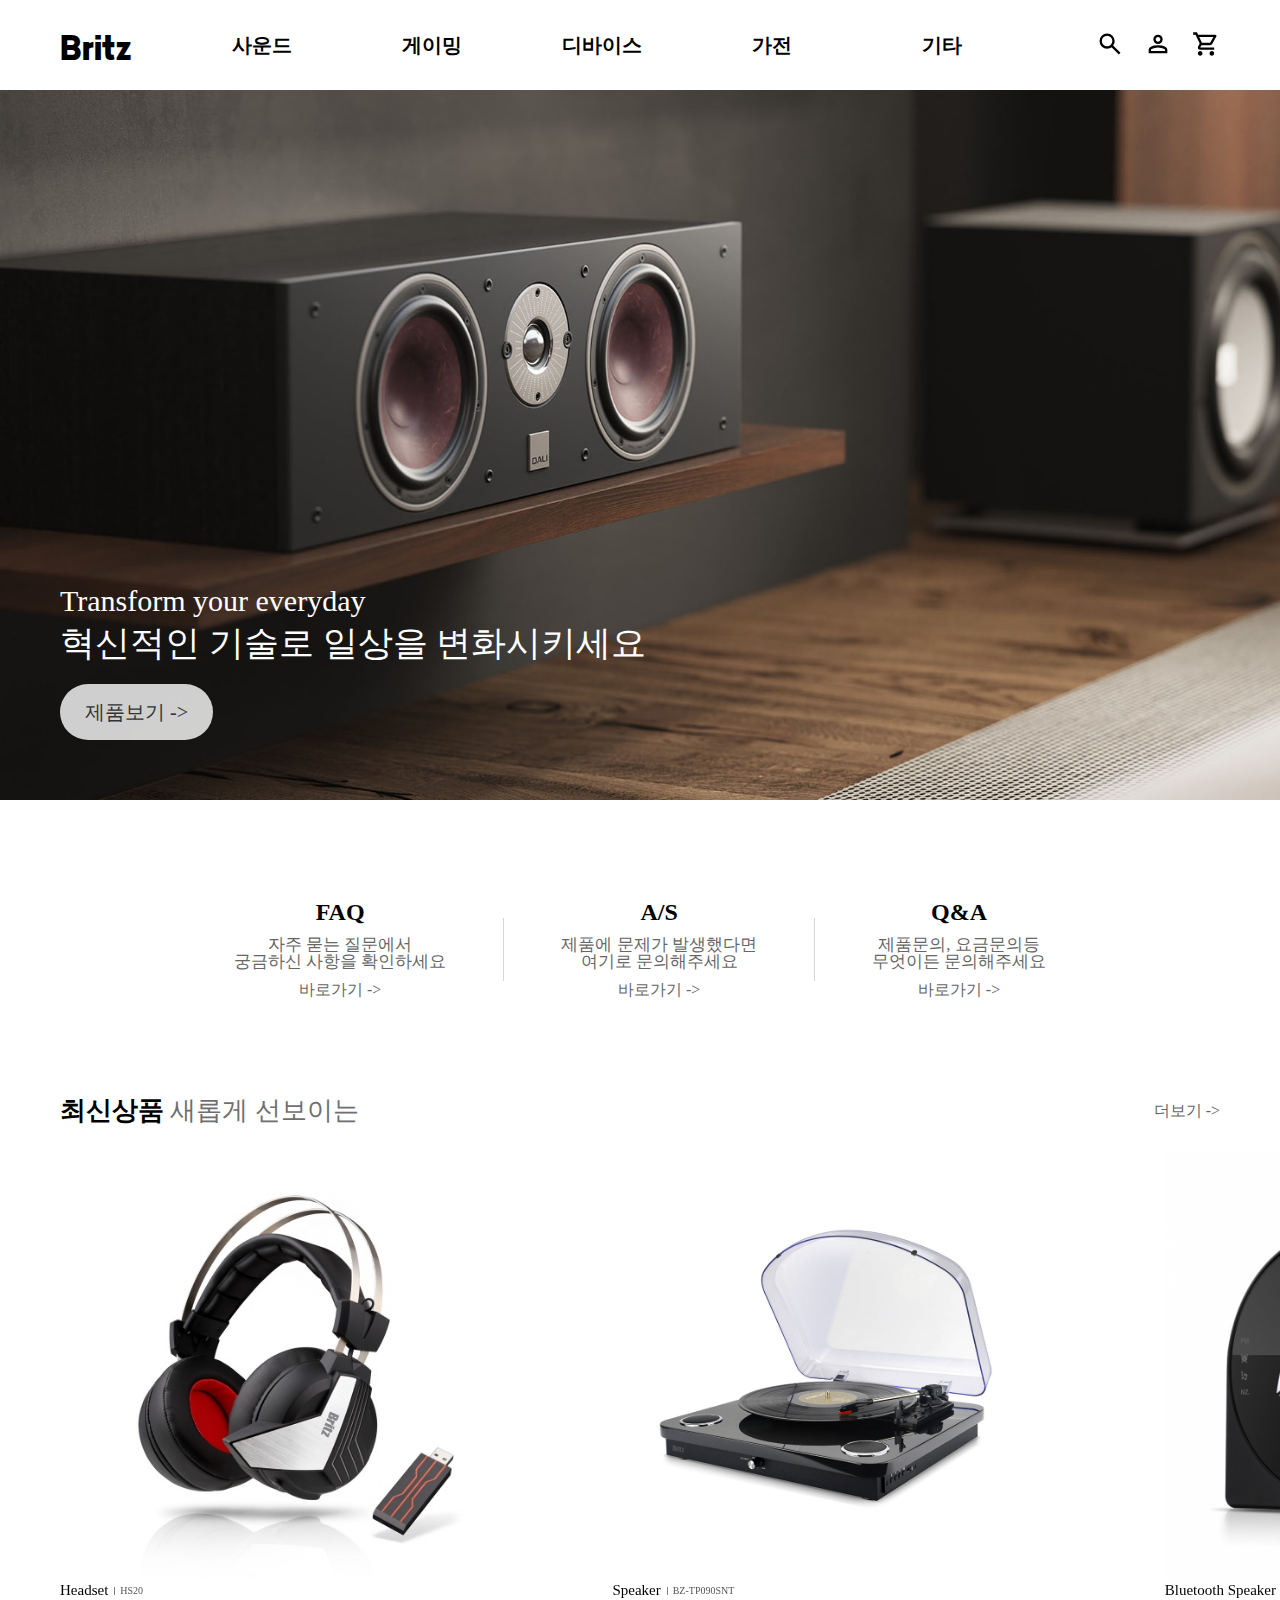
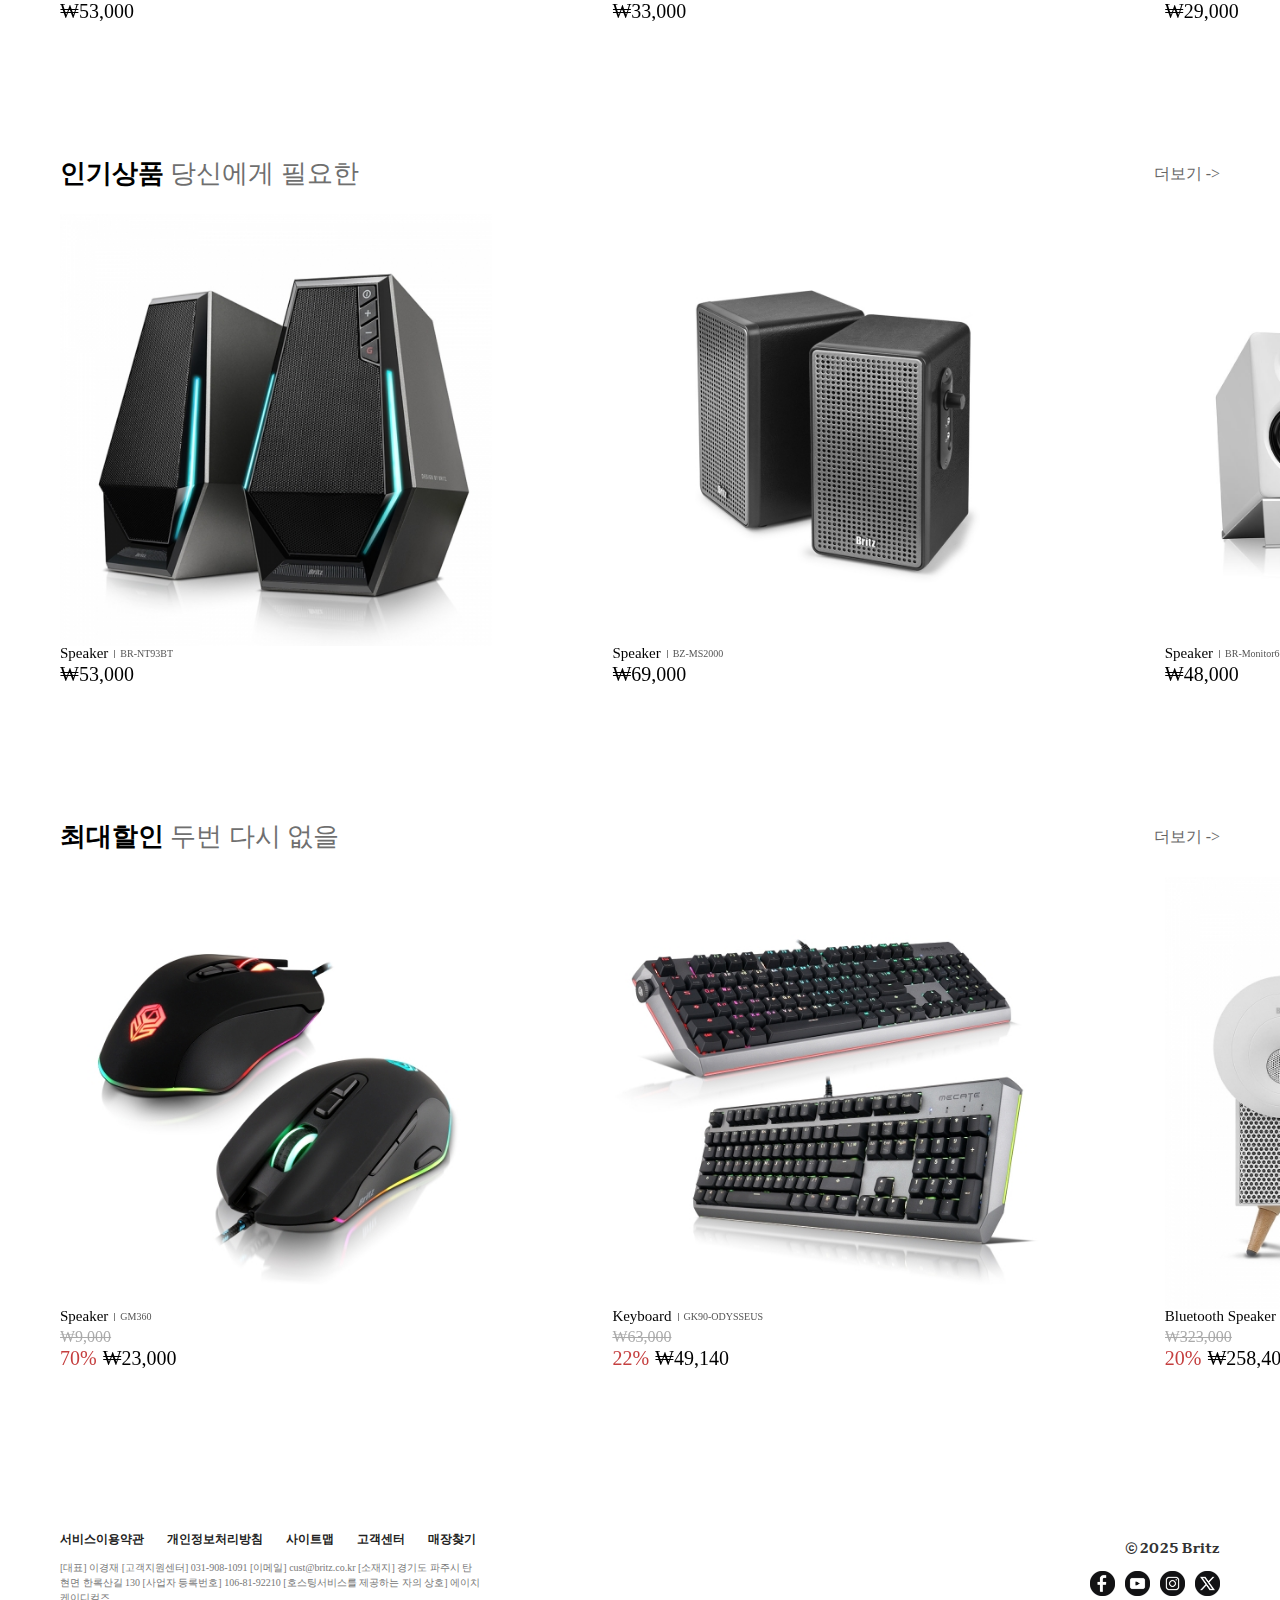
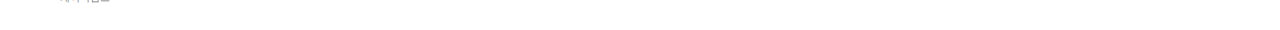
==== index.html @ d2f99da4 "Add files via upload" ====
<!DOCTYPE html>
<html lang="ko">

<head>
    <meta charset="UTF-8">
    <meta name="viewport" content="width=device-width, initial-scale=1.0">
    <title>Britz</title>
    
    <!-- 컨텐츠 js css -->
    <link rel="stylesheet" href="css/style.css">
    <link rel="stylesheet" href="css/tablet.css">
    <script src="js/script.js" defer></script>

    <!-- 스와이퍼 슬라이드 -->
    <script src="https://cdn.jsdelivr.net/npm/swiper@11/swiper-bundle.min.js"></script>
    <link rel="stylesheet" href="https://cdn.jsdelivr.net/npm/swiper@11/swiper-bundle.min.css" />

    <script>
        window.onload = () => {
            var swiper = new Swiper(".mainSwiper", {
            slidesPerView: 0,
            spaceBetween: 0,

            breakpoints: {
                0: {
                slidesPerView: 1.1,
                spaceBetween: 0,
                },
                540: {
                slidesPerView: 1.01,
                spaceBetween: 0,
                },
                600: {
                slidesPerView: 1.1,
                spaceBetween: 0,
                },
                750: {
                slidesPerView: 1.5,
                spaceBetween: 0,
                },
                1000: {
                slidesPerView: 2.1,
                spaceBetween: 0,
                },
                1350: {
                slidesPerView: 2.1,
                spaceBetween: 0,
                },
                1400: {
                slidesPerView: 3.1,
                spaceBetween: 0,
                },
                1700: {
                slidesPerView: 3.1,
                spaceBetween: 0,
                },
                1800: {
                slidesPerView: 4.1,
                spaceBetween: 0,
                },
            },
            });
        };
    </script>

</head>

<body>

    <!---------------------- FIXED 헤더 ------------------------>

    <!----------------- NAV ------------------->

    <header id="header">
        <h1>
            <a href="index.html">
                Britz
            </a>
        </h1>

        <ul class="nav">
            <li><a href="#">사운드</a></li>
            <li><a href="#">게이밍</a></li>
            <li><a href="#">디바이스</a></li>
            <li><a href="#">가전</a></li>
            <li><a href="#">기타</a></li>
        </ul>

        <ul class="util">
            <li>
                <a href="#">
                    <svg xmlns="http://www.w3.org/2000/svg" height="28px" viewBox="0 -960 960 960" width="28px"
                        fill="#fff">
                        <path
                            d="M784-120 532-372q-30 24-69 38t-83 14q-109 0-184.5-75.5T120-580q0-109 75.5-184.5T380-840q109 0 184.5 75.5T640-580q0 44-14 83t-38 69l252 252-56 56ZM380-400q75 0 127.5-52.5T560-580q0-75-52.5-127.5T380-760q-75 0-127.5 52.5T200-580q0 75 52.5 127.5T380-400Z" />
                    </svg>
                </a>
            </li>
            <li>
                <a href="#">
                    <svg xmlns="http://www.w3.org/2000/svg" height="28px" viewBox="0 -960 960 960" width="28px"
                        fill="#fff">
                        <path
                            d="M480-480q-66 0-113-47t-47-113q0-66 47-113t113-47q66 0 113 47t47 113q0 66-47 113t-113 47ZM160-160v-112q0-34 17.5-62.5T224-378q62-31 126-46.5T480-440q66 0 130 15.5T736-378q29 15 46.5 43.5T800-272v112H160Zm80-80h480v-32q0-11-5.5-20T700-306q-54-27-109-40.5T480-360q-56 0-111 13.5T260-306q-9 5-14.5 14t-5.5 20v32Zm240-320q33 0 56.5-23.5T560-640q0-33-23.5-56.5T480-720q-33 0-56.5 23.5T400-640q0 33 23.5 56.5T480-560Zm0-80Zm0 400Z" />
                    </svg>
                </a>
            </li>
            <li>
                <a href="#">
                    <svg xmlns="http://www.w3.org/2000/svg" height="28px" viewBox="0 -960 960 960" width="28px"
                        fill="#fff">
                        <path
                            d="M280-80q-33 0-56.5-23.5T200-160q0-33 23.5-56.5T280-240q33 0 56.5 23.5T360-160q0 33-23.5 56.5T280-80Zm400 0q-33 0-56.5-23.5T600-160q0-33 23.5-56.5T680-240q33 0 56.5 23.5T760-160q0 33-23.5 56.5T680-80ZM246-720l96 200h280l110-200H246Zm-38-80h590q23 0 35 20.5t1 41.5L692-482q-11 20-29.5 31T622-440H324l-44 80h480v80H280q-45 0-68-39.5t-2-78.5l54-98-144-304H40v-80h130l38 80Zm134 280h280-280Z" />
                    </svg>
                </a>
            </li>
            
            <li class="mobile">
                <a href="#">
                    <svg xmlns="http://www.w3.org/2000/svg" height="28px" viewBox="0 -960 960 960" width="28px" fill="#fff">
                        <path d="M120-240v-80h720v80H120Zm0-200v-80h720v80H120Zm0-200v-80h720v80H120Z"/>
                    </svg>
                </a>
            </li>
        </ul>
    </header>

    <!-------------- GNB 드롭다운 ---------------->

    <div id="gnb">
        <div class="wrap">
            <ul class="sound">
                <li>스피커</li>
                <li>블루투스 스피커</li>
                <li>이어폰</li>
                <li>헤드폰/헤드셋</li>
                <li>마이크로폰</li>
            </ul>

            <ul class="gaming">
                <li>스피커</li>
                <li>헤드셋/이어폰</li>
                <li>키보드/마우스</li>
            </ul>

            <ul class="device">
                <li>마우스</li>
                <li>키보드</li>
                <li>LED 램프</li>
                <li>케이블</li>
            </ul>

            <ul class="house">
                <li>공기청정기</li>
                <li>가습기</li>
                <li>선풍기</li>
                <li>제습기</li>
            </ul>

            <ul class="etc">
                <li>MP3/MP4</li>
                <li>충전기</li>
                <li>스피커 스탠드</li>
                <li>가방</li>
                <li>시계</li>
                <li>악세서리 </li>
            </ul>
        </div><!-- wrap -->
    </div>

    <!------------- SEARCH 드롭다운 --------------->

    <div id="search">
        <div class="wrap">
            <div class="item">
                <div class="input">
                    <img src="img/icon/serch_blk.png" alt="검색버튼">
                    <input type="search" placeholder="검색어를 입력하세요">
                </div>

                <a href="#"><img src="img/icon/x_blk.png" alt="닫기버튼"></a>
            </div>

            <ul class="popular-search">
                <li><strong>인기 검색어</strong></li>
                <li><span>1</span>헤드셋</li>
                <li><span>2</span>LED 램프</li>
                <li><span>3</span>스피커</li>
                <li><span>4</span>블루투스 스피커</li>
                <li><span>5</span>선풍기</li>
            </ul>
        </div><!-- wrap -->
    </div>

    <!------------- MAIN VISUAL --------------->

    <div id="main-visual">
        <div class="item">
            <img src="img/full/speaker-1.jpg" alt="메인비주얼">
            <div class="text">
                <h4>Transform your everyday</h4>
                <h3>혁신적인 기술로 일상을 변화시키세요</h3>
                <p>제품보기 -></p>
            </div>
        </div>

        <div class="item">
            <img src="img/full/headset-1.jpg" alt="메인비주얼">
            <div class="text">
                <h4>Durability and technology</h4>
                <h3>내구성과 기술력 두 마리 토끼를 잡다</h3>
                <p>제품보기 -></p>
            </div>
        </div>

        <div class="item">
            <img src="img/full/headset-2.jpg" alt="메인비주얼">
            <div class="text">
                <h4>Perfect sound by your side</h4>
                <h3>당신의 곁에서 완벽한 음질을 선사합니다 </h3>
                <p>제품보기 -></p>
            </div>
        </div>

        <div class="item">
            <img src="img/full/keyboard-1.jpg" alt="메인비주얼">
            <div class="text">
                <h4>Your hands comfortably</h4>
                <h3>당신의 손에 맞는 편안한 키보드</h3>
                <p>제품보기 -></p>
            </div>
        </div>
    </div><!-- main visual -->

    <!-- MAIN -->

    <main id="main">

        <!---------- 섹션 1 ---------->

        <section id="section-01">
            <div class="wrap">
                <div class="item">
                    <h3>FAQ</h3>
                    <p>자주 묻는 질문에서<br />
                        궁금하신 사항을 확인하세요</p>
                    <p>바로가기 -></p>
                </div>
        
                <div class="vertical-line"></div>
        
                <div class="item">
                    <h3>A/S</h3>
                    <p>제품에 문제가 발생했다면<br />
                        여기로 문의해주세요</p>
                    <p>바로가기 -></p>
                </div>
        
                <div class="vertical-line"></div>
        
                <div class="item">
                    <h3>Q&A</h3>
                    <p>제품문의, 요금문의등<br />
                        무엇이든 문의해주세요</p>
                    <p>바로가기 -></p>
                </div>
            </div>
        </section><!-- 1 -->
        

        <!---------- 섹션 2 ---------->

        <section id="section-02">
            <div class="title">
                <h3>최신상품<span>새롭게 선보이는</span></h3>
                <p>더보기 -></p>
            </div>
            <!-- Swiper -->
            <!-- mainSwiper + swiper = ovflow hidden -->
            <div class="mainSwiper">
                <div class="swiper-wrapper">
                    <div class="swiper-slide">
                        <img src="img/product/HS20.jpg" alt="">

                        <div class="sub-text">
                            <p>Headset</p>
                            <p>HS20</p>
                        </div>

                        <h3 class="price">₩53,000</h3>
                    </div>
                    <div class="swiper-slide">
                        <img src="img/product/BZ-TP090SNT.jpg" alt="">

                        <div class="sub-text">
                            <p>Speaker</p>
                            <p>BZ-TP090SNT</p>
                        </div>

                        <h3 class="price">₩33,000</h3>
                    </div>
                    <div class="swiper-slide">
                        <img src="img/product/BA-MRK50.jpg" alt="">

                        <div class="sub-text">
                            <p>Bluetooth Speaker</p>
                            <p>BA-MRK50</p>
                        </div>

                        <h3 class="price">₩29,000</h3>
                    </div>
                    <div class="swiper-slide">
                        <img src="img/product/BZ-NS10BT.jpg" alt="">

                        <div class="sub-text">
                            <p>Speaker</p>
                            <p>BZ-NS10BT</p>
                        </div>

                        <h3 class="price">₩133,000</h3>
                    </div>
                    <div class="swiper-slide">
                        <img src="img/product/BR-1300BT.jpg" alt="">

                        <div class="sub-text">
                            <p>Speaker</p>
                            <p>BR-1300BT</p>
                        </div>

                        <h3 class="price">₩98,000</h3>
                    </div>
                    <div class="swiper-slide">
                        <img src="img/product/BR-GS7000.jpg" alt="">

                        <div class="sub-text">
                            <p>Speaker</p>
                            <p>BR-GS7000</p>
                        </div>

                        <h3 class="price">₩93,000</h3>
                    </div>
                    <div class="swiper-slide">
                        <img src="img/product/BR-340FC.jpg" alt="">

                        <div class="sub-text">
                            <p>Speaker</p>
                            <p>BR-340FC</p>
                        </div>

                        <h3 class="price">₩237,000</h3>
                    </div>
                </div>
            </div>
        </section><!-- 2 -->

        <!---------- 섹션 3 ---------->

        <section id="section-03">
            <div class="title">
                <h3>인기상품<span>당신에게 필요한</span></h3>
                <p>더보기 -></p>
            </div>
            <!-- Swiper -->
            <div class="mainSwiper">
                <div class="swiper-wrapper">
                    <div class="swiper-slide">
                        <img src="img/product/BR-NT93BT.jpg" alt="">

                        <div class="sub-text">
                            <p>Speaker</p>
                            <p>BR-NT93BT</p>
                        </div>

                        <h3 class="price">₩53,000</h3>
                    </div>
                    <div class="swiper-slide">
                        <img src="img/product/BZ-MS2000.jpg" alt="">

                        <div class="sub-text">
                            <p>Speaker</p>
                            <p>BZ-MS2000</p>
                        </div>

                        <h3 class="price">₩69,000</h3>
                    </div>
                    <div class="swiper-slide">
                        <img src="img/product/BR-Monitor6.jpg" alt="">

                        <div class="sub-text">
                            <p>Speaker</p>
                            <p>BR-Monitor6</p>
                        </div>

                        <h3 class="price">₩48,000</h3>
                    </div>
                    <div class="swiper-slide">
                        <img src="img/product/BZ-HT400.jpg" alt="">

                        <div class="sub-text">
                            <p>Speaker</p>
                            <p>BZ-HT400</p>
                        </div>

                        <h3 class="price">₩53,000</h3>
                    </div>
                    <div class="swiper-slide">
                        <img src="img/product/BZ-R370.jpg" alt="">

                        <div class="sub-text">
                            <p>Bluetooth Speaker</p>
                            <p>BZ-R370</p>
                        </div>

                        <h3 class="price">₩24,000</h3>
                    </div>
                    <div class="swiper-slide">
                        <img src="img/product/BZ-R931.jpg" alt="">

                        <div class="sub-text">
                            <p>Speaker</p>
                            <p>BZ-R931</p>
                        </div>

                        <h3 class="price">₩25,000</h3>
                    </div>
                    <div class="swiper-slide">
                        <img src="img/product/Unipop3.jpg" alt="">

                        <div class="sub-text">
                            <p>Speaker</p>
                            <p>Unipop3</p>
                        </div>

                        <h3 class="price">₩36,000</h3>
                    </div>
                </div>
            </div>
        </section><!-- 3 -->

        <!---------- 섹션 4 ---------->

        <section id="section-04">
            <div class="title">
                <h3>최대할인<span>두번 다시 없을</span></h3>
                <p>더보기 -></p>
            </div>
            <!-- Swiper -->
            <div class="mainSwiper">
                <div class="swiper-wrapper">
                    <div class="swiper-slide">
                        <img src="img/product/GM360.jpg" alt="">

                        <div class="sub-text">
                            <p>Speaker</p>
                            <p>GM360</p>
                        </div>
                        
                        <p class="base">₩9,000</p>
                        <h3 class="price"><span>70%</span>₩23,000</h3>
                    </div>
                    <div class="swiper-slide">
                        <img src="img/product/GK90-ODYSSEUS.jpg" alt="">

                        <div class="sub-text">
                            <p>Keyboard</p>
                            <p>GK90-ODYSSEUS</p>
                        </div>
                        
                        <p class="base">₩63,000</p>
                        <h3 class="price"><span>22%</span>₩49,140</h3>
                    </div>
                    <div class="swiper-slide">
                        <img src="img/product/Vtube40.jpg" alt="">

                        <div class="sub-text">
                            <p>Bluetooth Speaker</p>
                            <p>Vtube40</p>
                        </div>
                        
                        <p class="base">₩323,000</p>
                        <h3 class="price"><span>20%</span>₩258,400</h3>
                    </div>
                    <div class="swiper-slide">
                        <img src="img/product/BZ-MP3220L.jpg" alt="">

                        <div class="sub-text">
                            <p>Speaker</p>
                            <p>BZ-MP3220L</p>
                        </div>
                        
                        <p class="base">₩50,000</p>
                        <h3 class="price"><span>66%</span>₩17,000</h3>
                    </div>
                    <div class="swiper-slide">
                        <img src="img/product/BZ-T6800-Plus.jpg" alt="">

                        <div class="sub-text">
                            <p>Bluetooth Speaker</p>
                            <p>BZ-T6800-Plus</p>
                        </div>
                        
                        <p class="base">₩90,000</p>
                        <h3 class="price"><span>70%</span>₩54,000</h3>
                    </div>
                    <div class="swiper-slide">
                        <img src="img/product/BE-LED10W.jpg" alt="">

                        <div class="sub-text">
                            <p>Speaker</p>
                            <p>BE-LED10W</p>
                        </div>
                        
                        <p class="base">₩60,000</p>
                        <h3 class="price"><span>30%</span>₩42,000</h3>
                    </div>
                    <div class="swiper-slide">
                        <img src="img/product/LT100R.jpg" alt="">

                        <div class="sub-text">
                            <p>Led Lamp</p>
                            <p>LT100R</p>
                        </div>
                        
                        <p class="base">₩70,000</p>
                        <h3 class="price"><span>50%</span>₩35,000</h3>
                    </div>
                </div>
            </div>
        </section><!-- 4 -->
    </main>

    <footer id="footer">
        <div class="left">
            <ul class="service">
                <li>서비스이용약관</li>
                <li>개인정보처리방침</li>
                <li>사이트맵</li>
                <li>고객센터</li>
                <li>매장찾기</li>
            </ul>

            <p>[대표] 이경재 [고객지원센터] 031-908-1091 [이메일] cust@britz.co.kr [소재지] 경기도 파주시 탄현면 한록산길 130 [사업자 등록번호] 106-81-92210 [호스팅서비스를 제공하는 자의 상호] 에이치케이디컴즈</p>
        </div>

        <div class="right">
            <p>ⓒ 2025 Britz</p>
            <div class="sns">
                <a href="#"><img src="img/logo/facebook.png" alt=""></a>
                <a href="#"><img src="img/logo/youtube.png" alt=""></a>
                <a href="#"><img src="img/logo/instagram.png" alt=""></a>
                <a href="#"><img src="img/logo/twitter.png" alt=""></a>
            </div>
        </div>
    </footer>
</body>

</html>
---- css/style.css ----
@import url(../font/Britz/stylesheet.css);
@import url(../font/Copy/stylesheet.css);

/* --------------------- RESET CSS -------------------- */

body {
    width: 100%;
    overflow-x: hidden;
}

* {
    padding: 0;
    margin: 0;
    box-sizing: border-box;

    font-family: 'Pretendard';

    line-height: 1;

    color: #000;
}

h1,
h2,
h3,
h4,
h5,
h6 {
    white-space: nowrap;
}

img, video {
    vertical-align: top;
}

a {
    text-decoration: none;
    color: inherit;
}

li {
    list-style: none;
}

button {
    all: unset;
    padding: 0;
    border: none;
    cursor: pointer;
    outline: none;
}

input {
    all: unset;
}

input::-ms-clear,
input::-ms-reveal{
	display:none;width:0;height:0;
}
input::-webkit-search-decoration,
input::-webkit-search-cancel-button,
input::-webkit-search-results-button,
input::-webkit-search-results-decoration{
	display:none;
}

/* ----------------- 애니메이션 영역 -------------- */

#header {
    transition: background-color 300ms ease-out, color 300ms ease-out;
}

#header .nav li {
    transition: color 300ms ease-out;
}

#header h1 a {
    transition: color 300ms ease-out;
}

#header .util svg {
    transition: fill 300ms ease-out;
}

#gnb {
    opacity: 0;
    visibility: hidden;
    transition: opacity 300ms ease-out, visibility 300ms ease-out;
}

#gnb.show {
    opacity: 1;
    visibility: visible;
}

#search {
    opacity: 0;
    visibility: hidden;
    transition: opacity 300ms ease-out, visibility 300ms ease-out;
}

#search.show {
    opacity: 1;
    visibility: visible;
}

/* #header가 active 상태일 때 */
#header.active {
    background-color: #fff !important;
    color: #000 !important;
}

/* .nav li가 active 상태일 때 */
#header.active .nav li {
    color: #000 !important;
}

/* h1 a가 active 상태일 때 */
#header.active h1 a {
    color: #000 !important;
}

/* .util svg가 active 상태일 때 */
#header.active .util svg {
    fill: #000 !important;
}

.swiper-slide {
    overflow: hidden;
}

/* ---------------------  FIXED HEADER CSS -------------------- */

/*----------------- NAV -------------------*/

#header {
    width: 100%;
    height: 90px;

    padding: 0 60px;

    position: fixed;
    top: 0;
    left: 0;

    display: flex;
    justify-content: space-between;
    align-items: center;
    
    white-space: nowrap;
    
    z-index: 9999;
}

#header h1 a {
    display: block;
    font-family: 'Britz';
    margin-top: 10px;
    color: #fff;

}

#header .nav {
    display: flex;
    position: absolute;
    left: 47%;
    transform: translateX(-50%);
}

#header .nav li {
    width: 170px;
    line-height: 90px;
    text-align: center;

    font-size: 20px;
    font-weight: 600;

    color: #fff;
}

#header .util {
    display: flex;
    gap: 20px;
}

#header .util li {
    width: 28px;
}

#header .util img {
    width: 100%;
}

#header.active {
    background-color: #fff !important;
}
#header.active .nav li {
    color: #000 !important;
}

#header .util .mobile{
    display: none;
}

/*----------------- GNB 드롭다운 -------------------*/

#gnb {
    border-top: 1px solid rgba(0, 0, 0,0.2);

    position: fixed;

    width: 100%;
    height: 350px;
    background: #fff;

    top: 90px;

    z-index: 5;
}

#gnb .wrap {
    display: flex;
    padding-top: 32px;

    position: absolute;
    top: 0;
    left: 47%;
    transform: translateX(-50%);

}

#gnb ul {
    width: 170px;
}

#gnb ul li {
    width: 100%;
    text-align: center;
    padding-bottom: 25px;

    color: #000;
    font-size: 16px;
    font-weight: 400;
}

#gnb ul li:hover {
    cursor: pointer;
}

/*------------------ SEARCH 드롭다운 --------------------*/

#search {
    border-top: 1px solid rgba(0, 0, 0,0.2);

    width: 100%;
    height: calc(100vh - 90px);
    background: #fff;

    position: fixed;
    top: 90px;

    z-index: 10;
}

#search .wrap {
    width: 600px;
    height: 350px;

    position: absolute;
    top: 50px;
    left: 50%;
    transform: translateX(-50%);
}

#search .item {
    width: 100%;

    display: flex;
    align-items: center;
    justify-content: space-between;

    border-bottom: 2px solid #333;
    padding-bottom: 7px;
    margin-bottom: 35px;
}

#search .input {
    display: flex;
    align-items: center;
    gap: 12px;
}

#search .input input,
#search .input input::placeholder {
    font-size: 16px;
    font-weight: 500;
    color: #333;
}

#search .item img {
    width: 28px;
}

/* 인기 검색어 */

#search .popular-search {
    width: 50%;
    font-size: 16px;
    font-weight: 500;
}

#search .popular-search li {
    color: #333;
    margin-bottom: 12px;
}

#search .popular-search li:last-child {
    margin-bottom: 0;
}

#search .popular-search li span {
    color: #777;
    margin-right: 12px;
}

#search .popular-search li strong {
    display: block;
    font-weight: 600;
    color: #000;
    margin-bottom: 20px;
}

/* ---------------------  FIXED HEADER CSS END -------------------- */

/* ---------------------  MAIN VISUAL -------------------- */

#main-visual {
    position: relative;

    width: 100%;
    height: 800px;

    overflow: hidden;
}

#main-visual .item {
    width: 100%;
    height: 100%;
    
    position: absolute;
    top: 0;
    opacity: 0;

    transition: opacity 2s ease-out; /* 전체 아이템의 opacity 애니메이션 */
}

#main-visual .item:nth-child(1) {
    animation-delay: 0ms;
}

#main-visual .item:nth-child(2) {
    animation-delay: 2000ms;
}

#main-visual .item:nth-child(3) {
    animation-delay: 4000ms;
}

#main-visual .item:nth-child(4) {
    animation-delay: 6000ms;
}

#main-visual .item img {
    width: 100%;
    height: 100%;

    object-fit: cover;
}

#main-visual .text {
    position: absolute;
    bottom: 60px;
    left: 60px;
}

#main-visual .text h4 {
    color: #fff;
    font-weight: 500;
    font-size: 30px;

    margin-bottom: 10px;
}

#main-visual .text h3 {
    color: #fff;
    font-weight: 500;
    font-size: 35px;

    margin-bottom: 23px;
}

#main-visual .text p {
    display: inline-block;

    color: #333;
    font-size: 20px;

    padding: 18px 25px;
    background: rgba(255, 255, 255, 0.8);
    border-radius: 100px;

    transition: opacity 0.2s ease;

    position: relative;
    z-index: 1;
}

#main-visual .text p:hover {
    cursor: pointer;
    opacity: 0.6;
}
/* ---------------------  MAIN -------------------- */

/* ------ 섹션 01 ------ */

#section-01 {
    padding: 100px 0;
    display: flex;
    justify-content: center;
}

#section-01 .wrap {
    display: flex;
    align-items: center;
    gap: 57px;
}

#section-01 .vertical-line {
    width: 1px;
    height: 63px;
    background: #d7d7d7;
}

#section-01 .item {
    text-align: center;
    white-space: nowrap;
}

#section-01 .item h3:nth-child(1),
#section-01 .item p:nth-child(2) {
    margin-bottom: 12px;
}

#section-01 .item h3 {
    font-weight: 600;
    font-size: 24px;
    color: #000;
}

#section-01 .item p:nth-child(2) {
    font-size: 17px;
    color: #666;
}

#section-01 .item p:nth-child(3){
    font-size: 16px;
    color: #666;
}

#section-01 .item:hover p:nth-child(3) {
    color: #000;
}

#section-01 .item:hover {
    cursor: pointer;
}

/* ------ 섹션 02 ------ */

#section-02 {
    padding: 0 60px;
    margin-bottom: 140px;
}

#section-02 .title {
    display: flex;
    align-items: center;
    justify-content: space-between;

    margin-bottom: 27px;
}

#section-02 .title h3 {
    font-size: 26px;
    font-weight: 600;
    color: #000;
}

#section-02 .title span {
    margin-left: 6px;
    font-weight: 500;
    color: #6F6F6F;
}

#section-02 .title p {
    font-size: 16px;
    font-weight: 400;
    color: #666;
}

#section-02 .title p:hover {
    cursor: pointer;
    color: #000;
}

#section-02 .swiper-slide:hover {
    cursor: pointer;
}

#section-02 .swiper-slide img {
    width: 432px;
    height: 432px;
    object-fit: cover;

    transition: 0.2s;
}

#section-02 .swiper-slide img:hover {
    transform: rotate(4.5deg);
}

#section-02 .sub-text {
    display: flex;
    align-items: center;

    font-size: 15px;
    font-weight: 500;
    color: #444;

    margin-bottom: 3px;
}

#section-02 .sub-text p:last-child::before {
    content: '';
    position: absolute;
    left: 0;
    top: 50%;
    transform: translateY(-50%);

    width: 1px;
    height: 8px;
    background-color: #7F7F7F;
} 

#section-02 .sub-text p:last-child {
    font-size: 10px;
    color: #555;

    position: relative;
    display: inline-block;
    padding-left: 6px;
    margin-left: 6px;
}

#section-02 .price {
    font-size: 20px;
    font-weight: 500;
    color: #000;
    
    transition: 0.2s;
}

#section-02 .swiper-slide:hover .price {
    color: #C53F3F;
}

/* ------ 섹션 03 ------ */

#section-03 {
    padding: 0 60px;
    margin-bottom: 140px;
}

#section-03 .title {
    display: flex;
    align-items: center;
    justify-content: space-between;

    margin-bottom: 27px;
}

#section-03 .title h3 {
    font-size: 26px;
    font-weight: 600;
    color: #000;
}

#section-03 .title span {
    margin-left: 6px;
    font-weight: 500;
    color: #6F6F6F;
}

#section-03 .title p {
    font-size: 16px;
    font-weight: 400;
    color: #666;
}

#section-03 .title p:hover {
    cursor: pointer;
    color: #000;
}

#section-03 .swiper-slide:hover {
    cursor: pointer;
}

#section-03 .swiper-slide img {
    width: 432px;
    height: 432px;
    object-fit: cover;
    transition: 0.2s;
}

#section-03 .swiper-slide img:hover {
    transform: rotate(4.5deg);
}

#section-03 .sub-text {
    display: flex;
    align-items: center;

    font-size: 15px;
    font-weight: 500;
    color: #444;

    margin-bottom: 3px;
}

#section-03 .sub-text p:last-child::before {
    content: '';

    position: absolute;
    left: 0;
    top: 50%;
    transform: translateY(-50%);

    width: 1px;
    height: 8px;
    background-color: #7F7F7F;
} 

#section-03 .sub-text p:last-child {
    font-size: 10px;
    color: #555;

    position: relative;
    display: inline-block;
    padding-left: 6px;
    margin-left: 6px;
}

#section-03 .price {
    font-size: 20px;
    font-weight: 500;
    color: #000;
    
    transition: 0.2s;
}

#section-03 .swiper-slide:hover .price {
    color: #C53F3F;
}

/* ------ 섹션 04 ------ */

#section-04 {
    padding: 0 60px;
    margin-bottom: 140px;
}

#section-04 .title {
    display: flex;
    align-items: center;
    justify-content: space-between;

    margin-bottom: 27px;
}

#section-04 .title h3 {
    font-size: 26px;
    font-weight: 600;
    color: #000;
}

#section-04 .title span {
    margin-left: 6px;
    font-weight: 500;
    color: #6F6F6F;
}

#section-04 .title p {
    font-size: 16px;
    font-weight: 400;
    color: #666;
}

#section-04 .title p:hover {
    cursor: pointer;
    color: #000;
}

#section-04 .swiper-slide:hover {
    cursor: pointer;
}

#section-04 .swiper-slide img {
    width: 432px;
    height: 432px;
    object-fit: cover;

    transition: 0.2s;
}

#section-04 .swiper-slide img:hover {
    transform: rotate(4.5deg);
}

#section-04 .sub-text {
    display: flex;
    align-items: center;

    font-size: 15px;
    font-weight: 500;
    color: #444;

    margin-bottom: 3px;
}

#section-04 .sub-text p:last-child::before {
    content: '';

    position: absolute;
    left: 0;
    top: 50%;
    transform: translateY(-50%);

    width: 1px;
    height: 8px;
    background-color: #7F7F7F;
} 

#section-04 .sub-text p:last-child {
    font-size: 10px;
    color: #555;

    position: relative;
    display: inline-block;
    padding-left: 6px;
    margin-left: 6px;
}

#section-04 .price {
    font-size: 20px;
    font-weight: 500;
    color: #000;
    
    transition: 0.2s;
}

#section-04 .swiper-slide:hover .price {
    color: #C53F3F;
}

#section-04 .swiper-slide .base {
    font-size: 16px;
    color: #aaa;
    font-weight: 400;
    margin: 5px 0 3px;
    text-decoration: line-through;
}

#section-04 h3 span {
    margin-right: 6px;
    color: #C53F3F;
}

/* ------------------ FOOTER ------------------ */

#footer {
    width: 100%;
    padding: 25px 60px;

    display: flex;
    justify-content: space-between;
    align-items: center;
}

#footer .left {
    width: 420px;
}

#footer .service {
    display: flex;
    gap: 23px;
    white-space: nowrap;
}

#footer .service li {
    font-size: 12px;
    font-weight: 600;
    color: #222;
    margin-bottom: 15px;
}

#footer .left p {
    font-size: 10px;
    font-weight: 500;
    color: #777;
    line-height: 1.5;
}

#footer .right p {
    font-family: 'Copy';
    font-size: 13px;
    color: #333;

    text-align: right;
    margin-bottom: 15px;
}

#footer .sns {
    display: flex;
    gap: 10px;
}

#footer .sns a {
    width: 25px;
}

#footer .sns img {
    width: 100%;
}
---- css/tablet.css ----
@media (max-width: 1200px) {
    #header .nav li {
        width: 120px;
    }

    #gnb ul {
        width: 120px;
    }
}

@media (max-width:960px) {
    #header .nav {
        display: none;
    }

    #header .util .mobile {
        display: inline-block;
    }
}

@media (max-width:800px) {
    #section-01 .wrap {
        gap: 30px;
    }
}

@media (max-width:700px) {
    #header {
        padding: 0 20px;
    }

    #main-visual {
        height: 500px;
    }

    #main-visual .text {
        bottom: 25px;
        left: 25px;
    }

    #main-visual .text h4 {
        font-size: 20px;
    }

    #main-visual .text h3 {
        font-size: 25px;
    }

    #main-visual .text p {
        font-size: 15px;
        padding: 15px 20px;
    }

    #section-01 .wrap .item p:nth-child(2) {
        display: none;
    }

    #section-01 .item h3 {
        font-size: 20px;
    }

    #section-01 .item p:nth-child(2) {
        font-size: 13px;
    }

    #section-01 .item p:nth-child(3) {
        font-size: 14px;
    }

    #footer {
        flex-wrap:  wrap-reverse;
    }

    #footer .right {
        margin-bottom: 40px;
    }

    #footer .right p {
        text-align: left;
    }
}

@media (max-width:540px) {
    #header {
        width: 100vw;
    }

    #header .util li:not(:last-child) {
        display: none;
    }

    #section-02,
    #section-03,
    #section-04 {
        padding: 0px;
        overflow: hidden;
    }

    /* 섹션2 */

    #section-02 .title h3 {
        font-size: 25px;
    }

    #section-02 .title {
        margin: 0 20px;
    }

    #section-02 .sub-text,
    #section-02 .price {
        margin-left: 20px;
    }

    /* 섹션3 */

    #section-03 .title h3 {
        font-size: 25px;
    }

    #section-03 .title {
        margin: 0 20px;
    }

    #section-03 .sub-text,
    #section-03 .price {
        margin-left: 20px;
    }    

    /* 섹션4 */

    #section-04 .title h3 {
        font-size: 25px;
    }

    #section-04 .title {
        margin: 0 20px;
    }

    #section-04 .swiper-slide .base,
    #section-04 .sub-text,
    #section-04 .price {
        margin-left: 20px;
    }

    #footer {
        padding: 20px;
    }
    
}

@media (max-width:450px) {
    #main-visual .text h4 {
        font-size: 15px;
    }

    #main-visual .text h3 {
        font-size: 20px;
        margin-bottom: 15px;
    }

    #main-visual .text p {
        font-size: 14px;
        padding: 10px 15px;
    }

    #footer .right {
        margin-bottom: 20px;
    }

    #footer .service {
        flex-wrap: wrap;
        gap: 10px;
    }
}
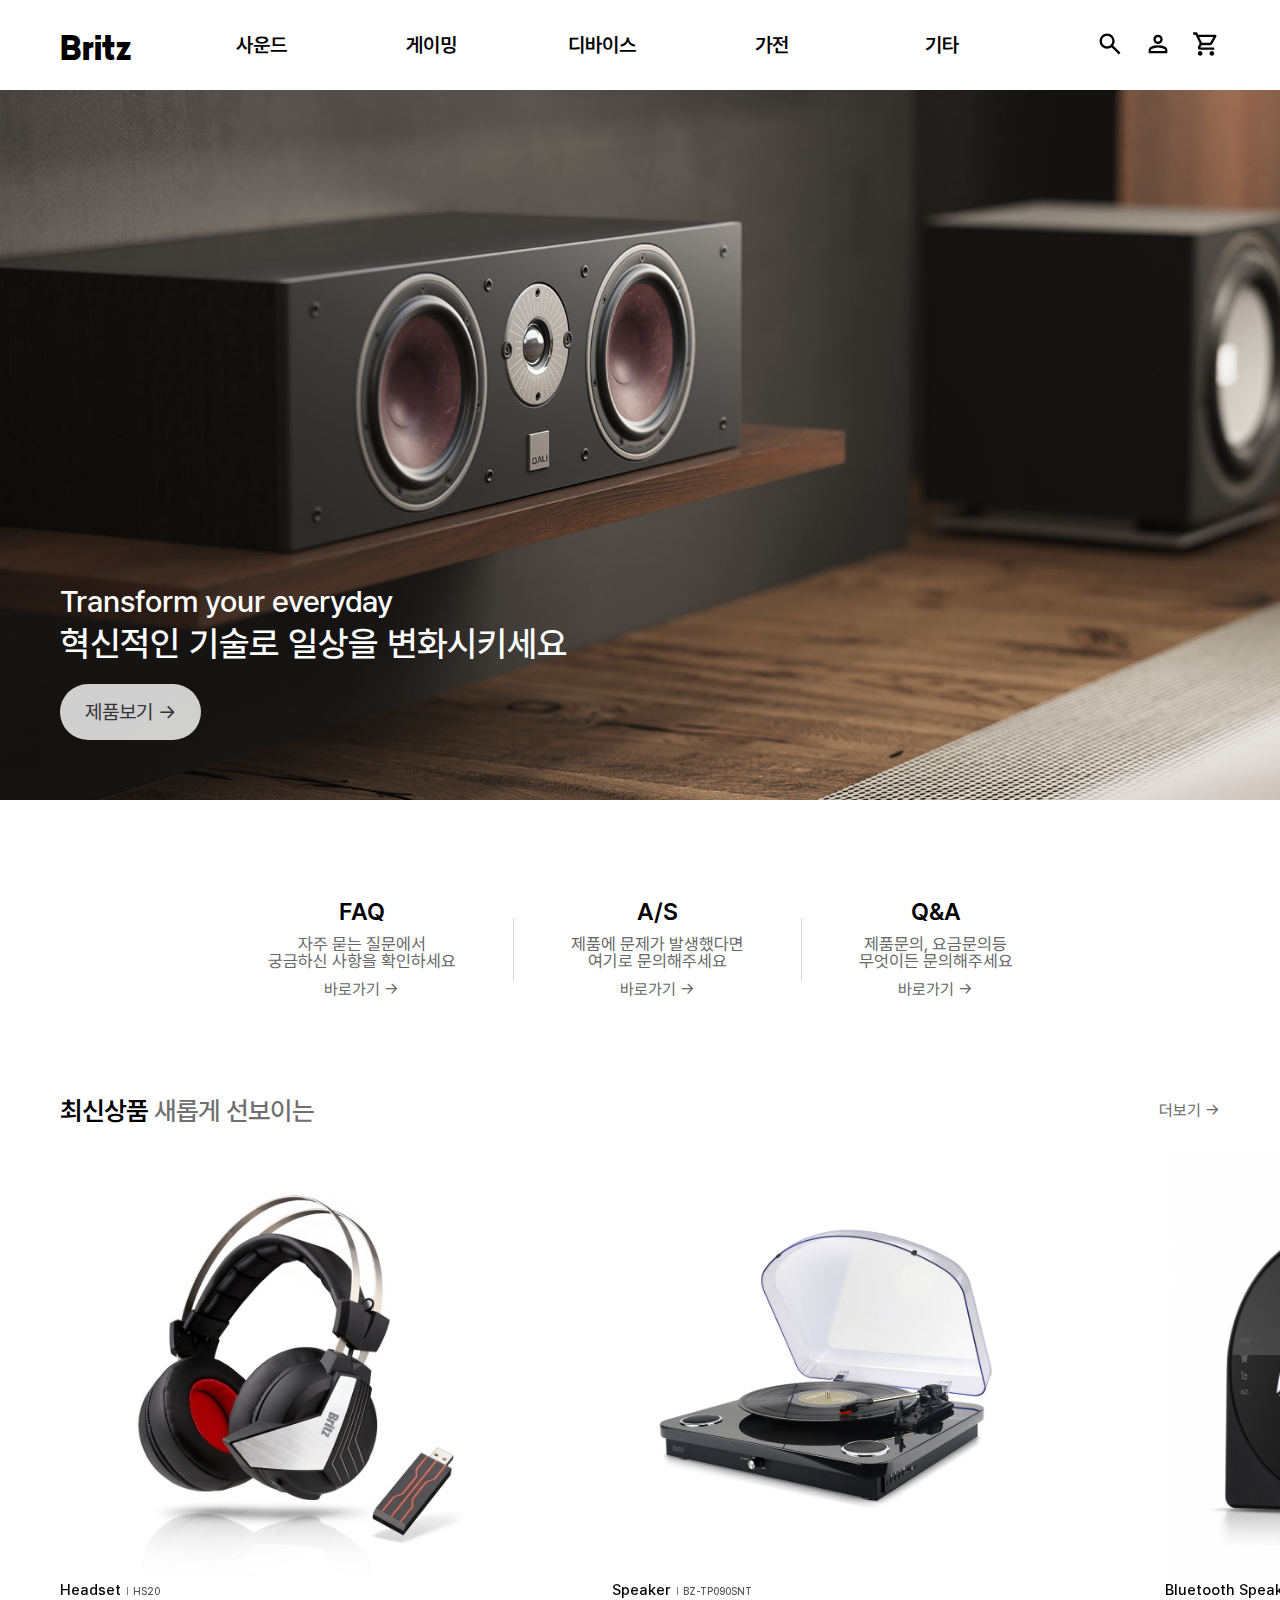
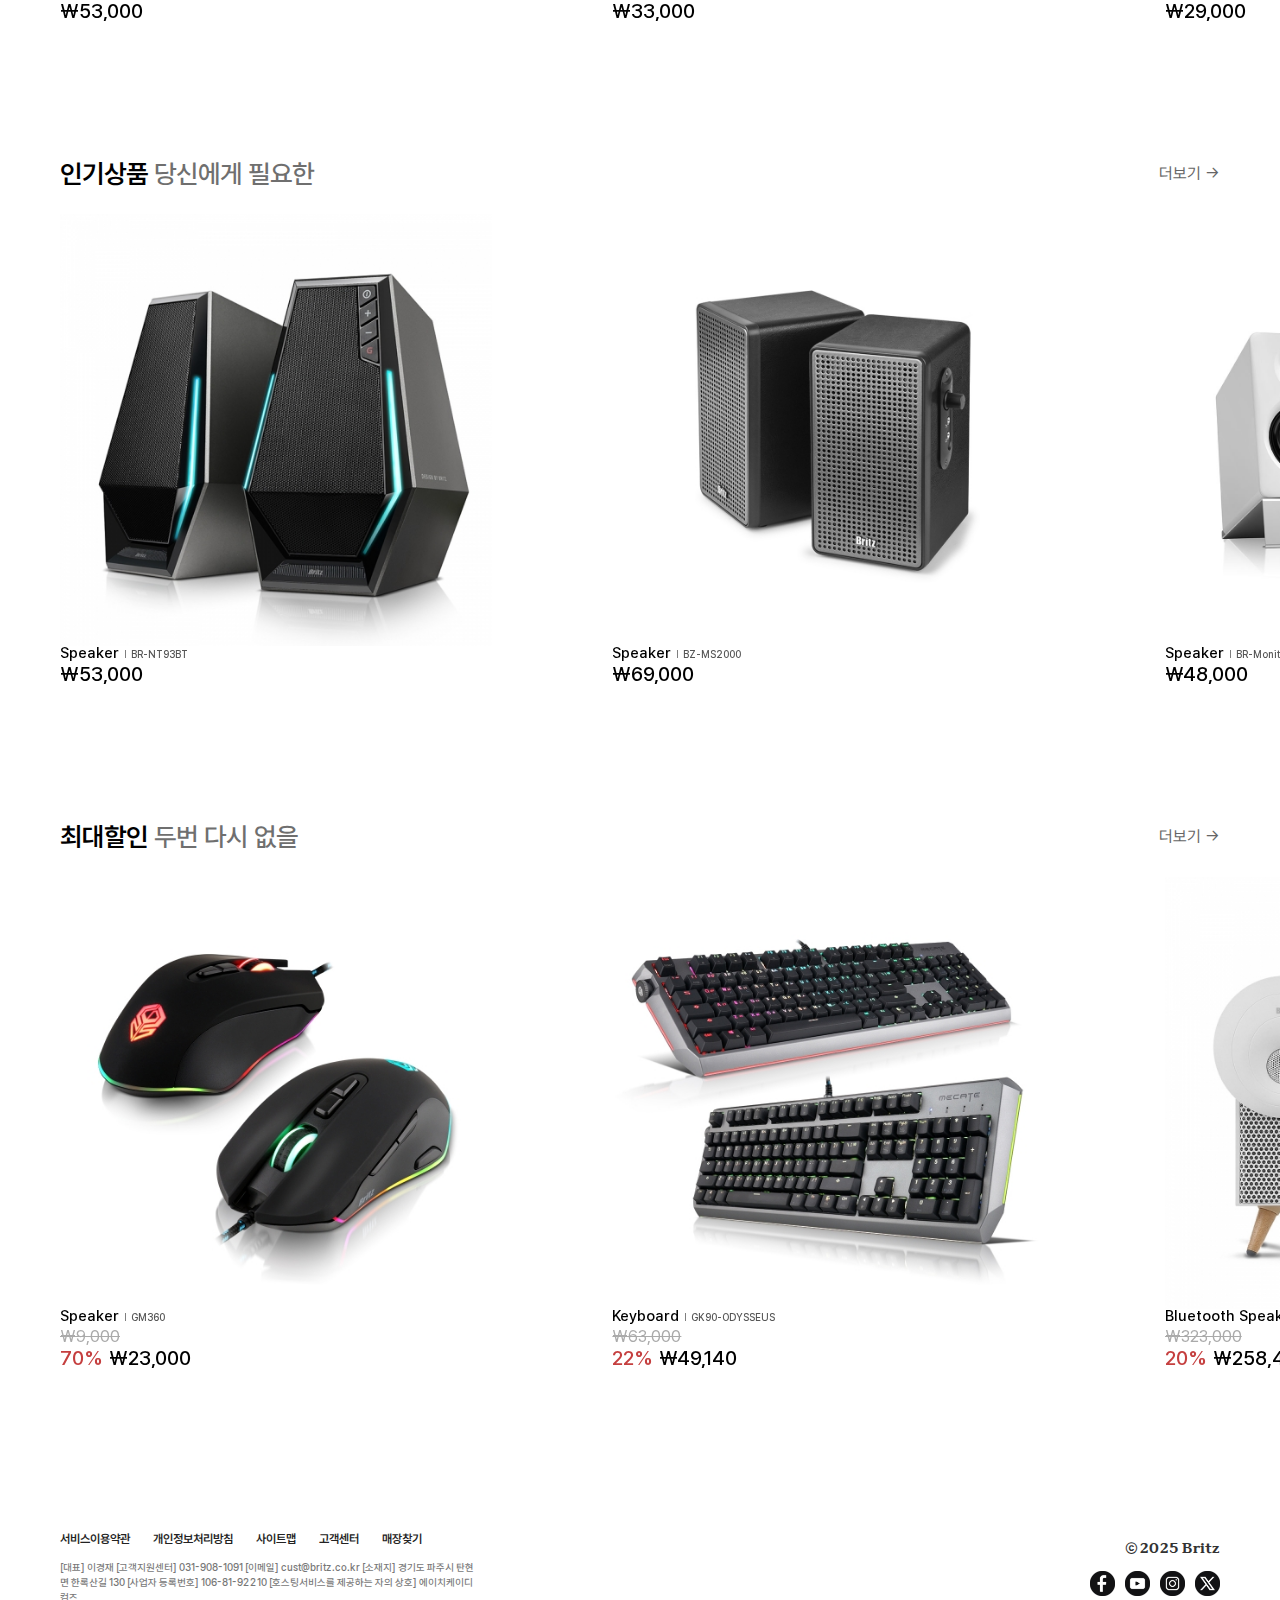
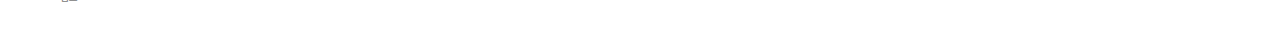
==== commit 75c34aa7: "Add files via upload" ====
--- a/index.html
+++ b/index.html
@@ -9,7 +9,7 @@
     <!-- 컨텐츠 js css -->
     <link rel="stylesheet" href="css/style.css">
     <link rel="stylesheet" href="css/tablet.css">
-    <script src="js/script.js" defer></script>
+    <script defer src="js/script.js"></script>
 
     <!-- 스와이퍼 슬라이드 -->
     <script src="https://cdn.jsdelivr.net/npm/swiper@11/swiper-bundle.min.js"></script>
@@ -66,6 +66,8 @@
 </head>
 
 <body>
+
+    <div id="overlay"></div>
 
     <!---------------------- FIXED 헤더 ------------------------>
 
@@ -115,12 +117,12 @@
                 </a>
             </li>
             
-            <li class="mobile">
-                <a href="#">
+            <li>
+                <button class="mobile m-tab-btn" href="#">
                     <svg xmlns="http://www.w3.org/2000/svg" height="28px" viewBox="0 -960 960 960" width="28px" fill="#fff">
                         <path d="M120-240v-80h720v80H120Zm0-200v-80h720v80H120Zm0-200v-80h720v80H120Z"/>
                     </svg>
-                </a>
+                </button>
             </li>
         </ul>
     </header>
@@ -168,6 +170,31 @@
         </div><!-- wrap -->
     </div>
 
+    
+    <div id="mobile-tab-menu">
+        <div class="m-x" href=""><img src="img/icon/x_blk.png" alt=""></div>
+        
+        <ul class="m-nav">
+            <li><a href="#">사운드<span>></span></a></li>
+            <li><a href="#">게이밍<span>></span></a></li>
+            <li><a href="#">디바이스<span>></span></a></li>
+            <li><a href="#">가전<span>></span></a></li>
+            <li><a href="#">기타<span>></span></a></li>
+        </ul>
+
+        <ul class="m-util">
+            <li><a href="#">회원가입</a></li>
+            <li><a href="#">로그인</a></li>
+        </ul>
+
+        <ul class="m-service">
+            <li><a href="#"><img src="img/icon/help.png" alt="">고객센터</a></li>
+            <li><a href="#"><img src="img/icon/cart.png" alt="">장바구니</a></li>
+            <li><a href="#"><img src="img/icon/person.png" alt="">마이페이지</a></li>
+            <li><a href="#"><img src="img/icon/location.png" alt="">매장찾기</a></li>
+        </ul>
+    </div>
+
     <!------------- SEARCH 드롭다운 --------------->
 
     <div id="search">
--- a/css/style.css
+++ b/css/style.css
@@ -1,5 +1,6 @@
 @import url(../font/Britz/stylesheet.css);
 @import url(../font/Copy/stylesheet.css);
+@import url(../font/Pretendard/pretendard.css);
 
 /* --------------------- RESET CSS -------------------- */
 
@@ -65,7 +66,42 @@
 	display:none;
 }
 
+/* -------- Z-index 수치 -------- */
+
+#mobile-tab-menu {
+    z-index: 9999;
+}
+
+#header {
+    z-index: 8888;
+}
+
+#search {
+    z-index: 7777;
+}
+
+#gnb {
+    z-index: 6666;
+}
+
+#overlay {
+    z-index: 5555;
+}
+
 /* ----------------- 애니메이션 영역 -------------- */
+
+#overlay.active {
+    position: fixed;
+    top: 0;
+    left: 0;
+
+    width: 100%;
+    height: 100%;
+
+    background: rgba(0, 0, 0,0.5);
+
+    z-index: 999;
+}
 
 #header {
     transition: background-color 300ms ease-out, color 300ms ease-out;
@@ -149,8 +185,6 @@
     align-items: center;
     
     white-space: nowrap;
-    
-    z-index: 9999;
 }
 
 #header h1 a {
@@ -199,7 +233,7 @@
     color: #000 !important;
 }
 
-#header .util .mobile{
+#header .util li:last-child{
     display: none;
 }
 
@@ -215,8 +249,6 @@
     background: #fff;
 
     top: 90px;
-
-    z-index: 5;
 }
 
 #gnb .wrap {
@@ -254,13 +286,11 @@
     border-top: 1px solid rgba(0, 0, 0,0.2);
 
     width: 100%;
-    height: calc(100vh - 90px);
+    height: 380px;
     background: #fff;
 
     position: fixed;
     top: 90px;
-
-    z-index: 10;
 }
 
 #search .wrap {
@@ -331,6 +361,136 @@
     margin-bottom: 20px;
 }
 
+/*------------------ mobile 드롭다운 --------------------*/
+
+#mobile-tab-menu {
+    white-space:nowrap;
+
+    width: 320px;
+
+    height: 100%;
+    padding: 30px 35px;
+
+    position: fixed;
+    top: 0;
+    right: 0;
+
+    background: #fff;
+    color: #000;
+
+    border-left: 1px solid rgba(0,0,0,0.2);
+}
+
+#mobile-tab-menu .m-x {
+    display: block;
+    width: 100%;
+    text-align: end;
+    cursor: pointer;
+}
+
+#mobile-tab-menu .m-x img {
+    width: 28px;
+}
+
+#mobile-tab-menu .m-nav {
+    display: flex;
+    flex-wrap: wrap;
+    gap: 30px;
+
+    padding: 60px 0;
+}
+
+#mobile-tab-menu .m-nav li {
+    width: 100%;
+}
+
+#mobile-tab-menu .m-nav li a {
+    display: flex;
+    justify-content: space-between;
+    align-items: center ;
+
+    font-size: 19px;
+    font-weight: 600;
+}
+
+#mobile-tab-menu .m-nav li span {
+    font-family: 'Copy';
+    font-size: 16px;
+    font-weight: 100;
+    padding-top: 1px;
+}
+
+#mobile-tab-menu .m-util {
+    display: flex;
+    gap: 10px;
+    padding-bottom: 60px;
+}
+
+#mobile-tab-menu .m-util li {
+    background: #333;
+    color: #fff;
+    text-align: center;
+    border-radius: 100px;
+    
+    font-size: 14px;
+}
+
+#mobile-tab-menu .m-util a {
+    display: inline-block;
+    padding: 10px 15px;
+}
+
+#mobile-tab-menu .m-util li:last-child {
+    background: #fff;
+    color: #333;
+    border: 1px solid #333;
+}
+
+#mobile-tab-menu .m-service {
+    display: flex;
+    flex-wrap: wrap;
+    gap: 20px;
+}
+
+#mobile-tab-menu .m-service li {
+    display: flex;
+    align-items: center;
+
+    width: 100%;
+    font-size: 16px;
+    color: #333;
+}
+
+#mobile-tab-menu .m-service a {
+    display: flex;
+    align-items: center;
+}
+
+#mobile-tab-menu .m-service img {
+    width: 18px;
+    margin-right: 8px;
+}
+
+#mobile-tab-menu {
+    opacity: 0;
+    visibility: hidden;
+
+    transition: 0.2s ease-out;
+}
+
+#mobile-tab-menu.active {
+    opacity: 1;
+    visibility: visible;
+
+    overflow-y: auto;
+    height: 100%;
+    max-height: 100vh;
+}
+
+body.no-scroll {
+    overflow: hidden;
+}
+
 /* ---------------------  FIXED HEADER CSS END -------------------- */
 
 /* ---------------------  MAIN VISUAL -------------------- */
@@ -342,6 +502,8 @@
     height: 800px;
 
     overflow: hidden;
+
+    transition: 0.5s
 }
 
 #main-visual .item {
@@ -420,6 +582,7 @@
     cursor: pointer;
     opacity: 0.6;
 }
+
 /* ---------------------  MAIN -------------------- */
 
 /* ------ 섹션 01 ------ */
@@ -461,11 +624,13 @@
 #section-01 .item p:nth-child(2) {
     font-size: 17px;
     color: #666;
+    transition: 0.2s ease-out;
 }
 
 #section-01 .item p:nth-child(3){
     font-size: 16px;
     color: #666;
+    transition: 0.2s ease-out;
 }
 
 #section-01 .item:hover p:nth-child(3) {
@@ -507,6 +672,8 @@
     font-size: 16px;
     font-weight: 400;
     color: #666;
+
+    transition: 0.2s ease-out;
 }
 
 #section-02 .title p:hover {
@@ -606,6 +773,8 @@
     font-size: 16px;
     font-weight: 400;
     color: #666;
+
+    transition: 0.2s ease-out;
 }
 
 #section-03 .title p:hover {
@@ -705,6 +874,8 @@
     font-size: 16px;
     font-weight: 400;
     color: #666;
+
+    transition: 0.2s ease-out;
 }
 
 #section-04 .title p:hover {
@@ -842,4 +1013,4 @@
 
 #footer .sns img {
     width: 100%;
-}+}
--- a/css/tablet.css
+++ b/css/tablet.css
@@ -13,8 +13,13 @@
         display: none;
     }
 
-    #header .util .mobile {
+    #header .util li:last-child {
         display: inline-block;
+    }
+
+    #header .util li:nth-child(2),
+    #header .util li:nth-child(3) {
+        display: none;
     }
 }
 
@@ -29,6 +34,15 @@
         padding: 0 20px;
     }
 
+    #search .wrap {
+        width:fit-content;
+        transition: 0.2s ease-out;
+    }
+
+    #search input {
+        width: calc(302px);
+    }
+
     #main-visual {
         height: 500px;
     }
@@ -85,8 +99,20 @@
         width: 100vw;
     }
 
-    #header .util li:not(:last-child) {
-        display: none;
+    #section-01 {
+        padding: 80px 0;
+    }
+
+    #section-01 .vertical-line {
+        height: 20px;
+    }
+
+    #section-01 .wrap {
+        gap: 24px;
+    }
+
+    #section-01 .item h3 {
+        font-size: 18px;    
     }
 
     #section-02,
@@ -96,10 +122,21 @@
         overflow: hidden;
     }
 
+    #section-02 .swiper-slide img,
+    #section-03 .swiper-slide img,
+    #section-04 .swiper-slide img {
+        width: 340px;
+        height: 340px;
+    }
+
     /* 섹션2 */
 
     #section-02 .title h3 {
-        font-size: 25px;
+        font-size: 18px;
+    }
+
+    #section-02 .title p {
+        font-size: 14px;
     }
 
     #section-02 .title {
@@ -114,7 +151,11 @@
     /* 섹션3 */
 
     #section-03 .title h3 {
-        font-size: 25px;
+        font-size: 18px;
+    }
+
+    #section-03 .title p {
+        font-size: 14px;
     }
 
     #section-03 .title {
@@ -129,7 +170,11 @@
     /* 섹션4 */
 
     #section-04 .title h3 {
-        font-size: 25px;
+        font-size: 18px;
+    }
+
+    #section-04 .title p {
+        font-size: 14px;
     }
 
     #section-04 .title {
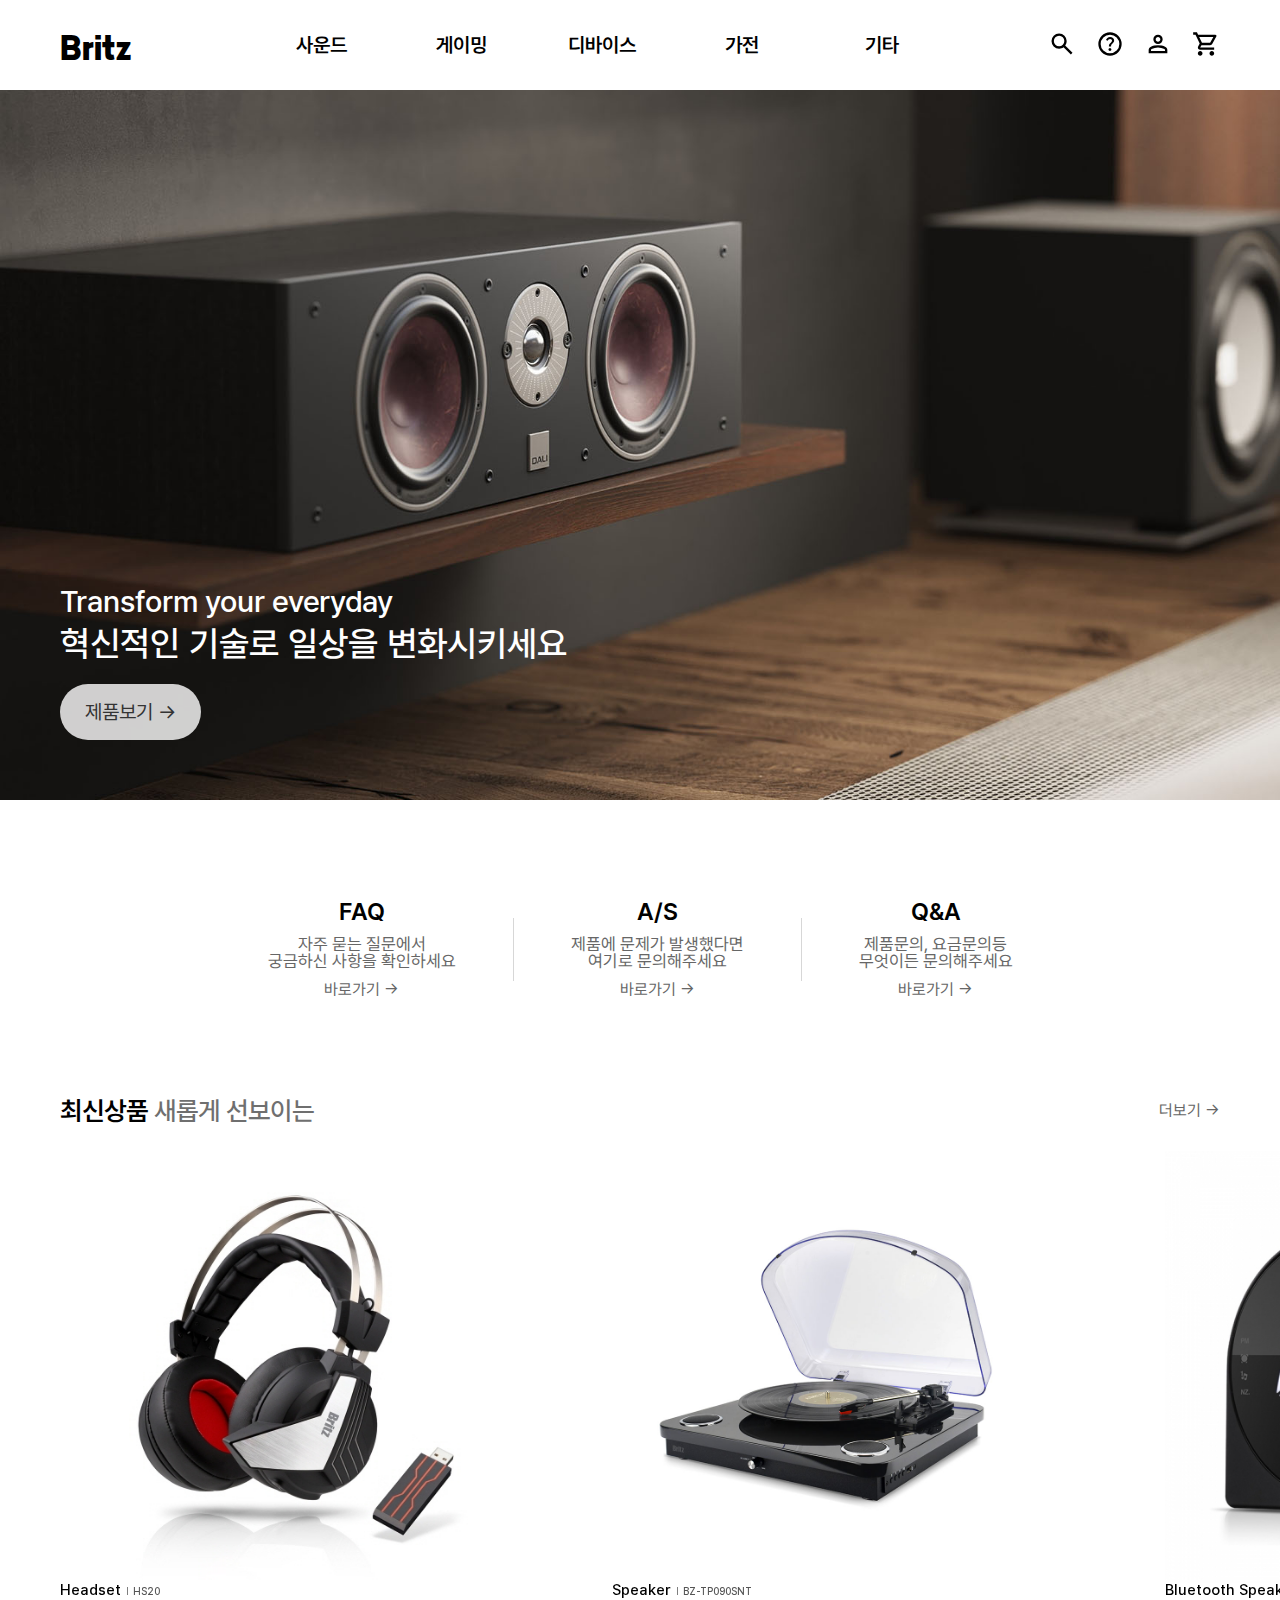
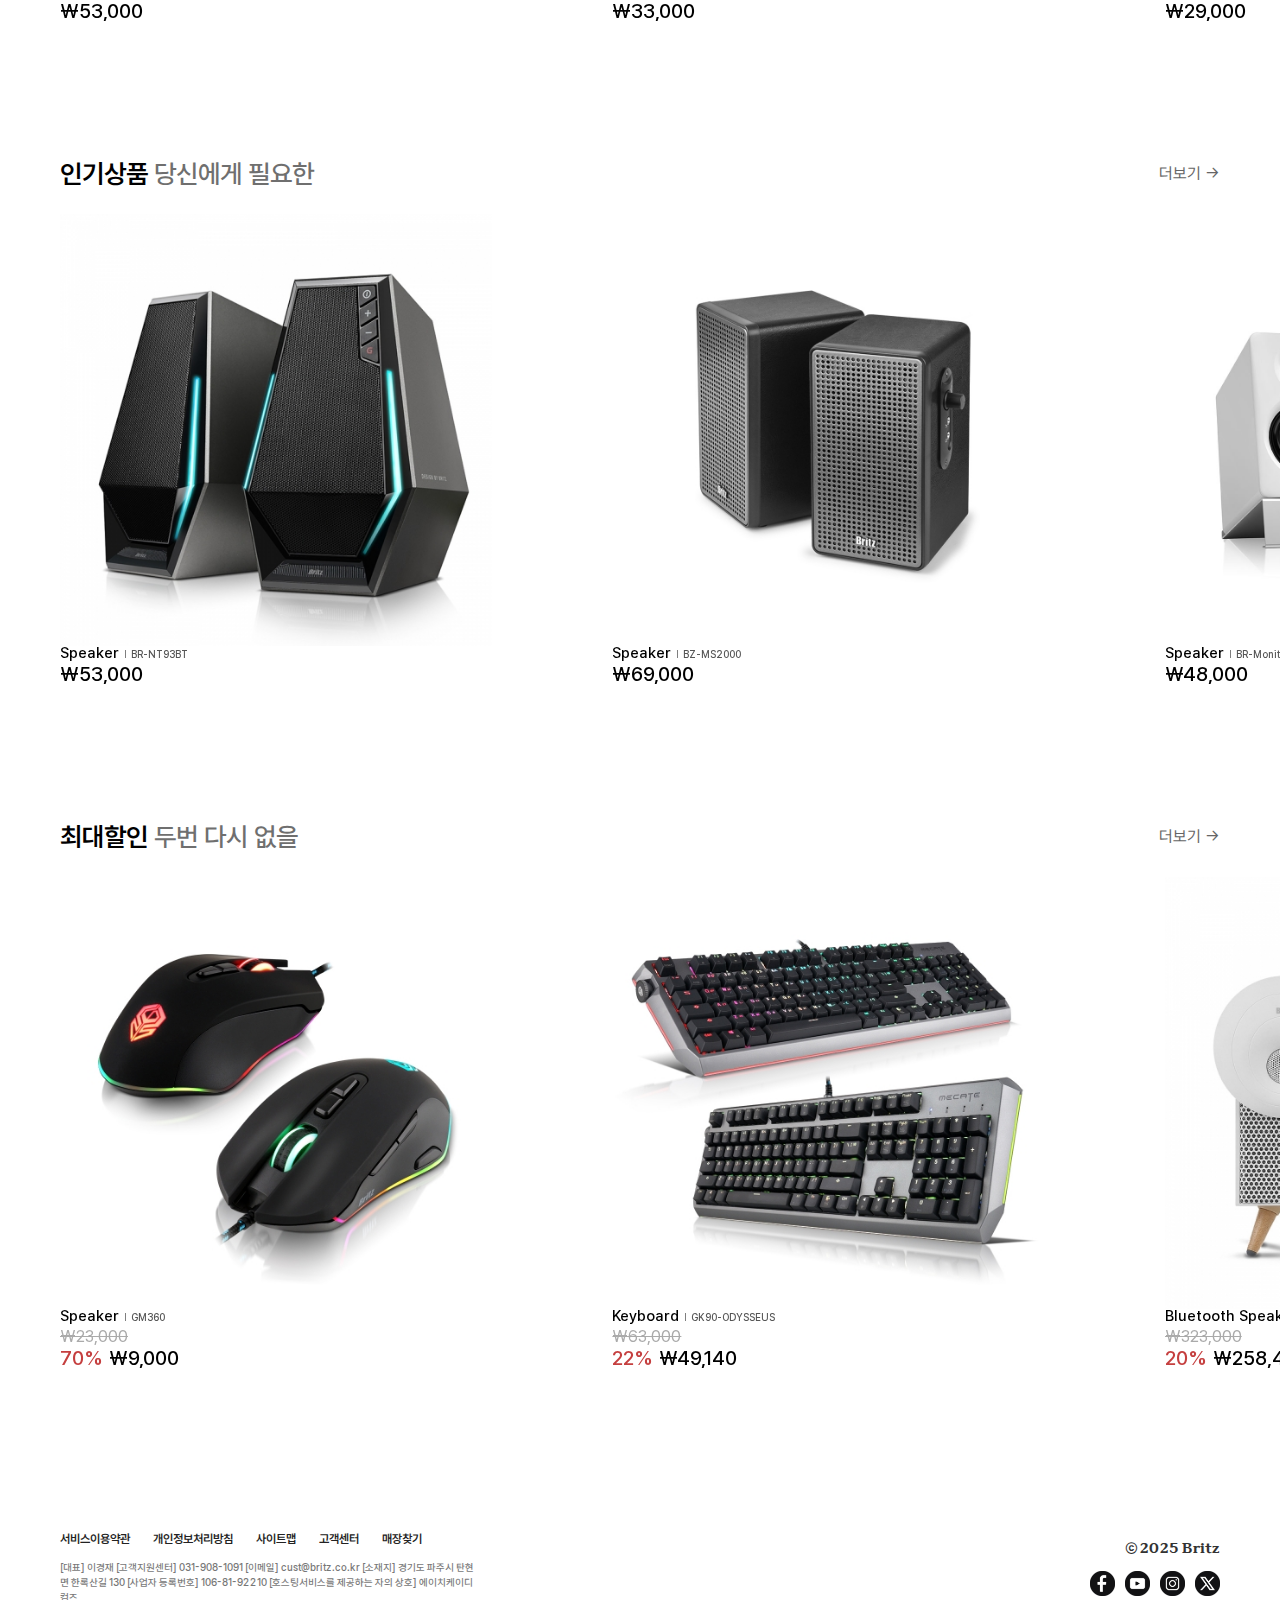
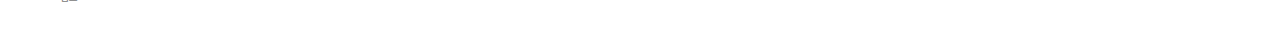
==== commit c2d3ca78: "Add files via upload" ====
--- a/index.html
+++ b/index.html
@@ -89,32 +89,79 @@
         </ul>
 
         <ul class="util">
-            <li>
-                <a href="#">
+            <li> <!-- 검색 -->
+                <button>
                     <svg xmlns="http://www.w3.org/2000/svg" height="28px" viewBox="0 -960 960 960" width="28px"
                         fill="#fff">
                         <path
                             d="M784-120 532-372q-30 24-69 38t-83 14q-109 0-184.5-75.5T120-580q0-109 75.5-184.5T380-840q109 0 184.5 75.5T640-580q0 44-14 83t-38 69l252 252-56 56ZM380-400q75 0 127.5-52.5T560-580q0-75-52.5-127.5T380-760q-75 0-127.5 52.5T200-580q0 75 52.5 127.5T380-400Z" />
                     </svg>
-                </a>
+                </button>
             </li>
-            <li>
-                <a href="#">
+
+            <li> <!-- 고객센터 -->
+                <button class="remove">
+                    <svg xmlns="http://www.w3.org/2000/svg" height="28px" viewBox="0 -960 960 960" width="28px" fill="#fff"><path d="M478-240q21 0 35.5-14.5T528-290q0-21-14.5-35.5T478-340q-21 0-35.5 14.5T428-290q0 21 14.5 35.5T478-240Zm-36-154h74q0-33 7.5-52t42.5-52q26-26 41-49.5t15-56.5q0-56-41-86t-97-30q-57 0-92.5 30T342-618l66 26q5-18 22.5-39t53.5-21q32 0 48 17.5t16 38.5q0 20-12 37.5T506-526q-44 39-54 59t-10 73Zm38 314q-83 0-156-31.5T197-197q-54-54-85.5-127T80-480q0-83 31.5-156T197-763q54-54 127-85.5T480-880q83 0 156 31.5T763-763q54 54 85.5 127T880-480q0 83-31.5 156T763-197q-54 54-127 85.5T480-80Zm0-80q134 0 227-93t93-227q0-134-93-227t-227-93q-134 0-227 93t-93 227q0 134 93 227t227 93Zm0-320Z"/></svg>
+                    <div class="tab-menu">
+                        <div>
+                            <a href="#">회사소개</a>
+                        </div>
+                        <div>
+                            <a href="#">고객센터</a>
+                        </div>
+                        <div>
+                            <a href="#">FQA</a>
+                        </div>
+                        <div>
+                            <a href="#">A/S</a>
+                        </div>
+                        <div>
+                            <a href="#">Q&A</a>
+                        </div>
+                    </div>
+                </button>
+            </li>
+
+            <li> <!-- 마이페이지 -->
+                <button class="remove">
                     <svg xmlns="http://www.w3.org/2000/svg" height="28px" viewBox="0 -960 960 960" width="28px"
                         fill="#fff">
                         <path
                             d="M480-480q-66 0-113-47t-47-113q0-66 47-113t113-47q66 0 113 47t47 113q0 66-47 113t-113 47ZM160-160v-112q0-34 17.5-62.5T224-378q62-31 126-46.5T480-440q66 0 130 15.5T736-378q29 15 46.5 43.5T800-272v112H160Zm80-80h480v-32q0-11-5.5-20T700-306q-54-27-109-40.5T480-360q-56 0-111 13.5T260-306q-9 5-14.5 14t-5.5 20v32Zm240-320q33 0 56.5-23.5T560-640q0-33-23.5-56.5T480-720q-33 0-56.5 23.5T400-640q0 33 23.5 56.5T480-560Zm0-80Zm0 400Z" />
                     </svg>
-                </a>
+                    <div class="tab-menu">
+                        <div>
+                            <a href="#">로그인</a>
+                        </div>
+                        <div>
+                            <a href="#">회원가입</a>
+                        </div>
+                        <div>
+                            <a href="#">마이페이지</a>
+                        </div>
+                    </div>
+                </button>
             </li>
-            <li>
-                <a href="#">
+            
+            <li> <!-- 장바구니 -->
+                <button class="remove">
                     <svg xmlns="http://www.w3.org/2000/svg" height="28px" viewBox="0 -960 960 960" width="28px"
                         fill="#fff">
                         <path
                             d="M280-80q-33 0-56.5-23.5T200-160q0-33 23.5-56.5T280-240q33 0 56.5 23.5T360-160q0 33-23.5 56.5T280-80Zm400 0q-33 0-56.5-23.5T600-160q0-33 23.5-56.5T680-240q33 0 56.5 23.5T760-160q0 33-23.5 56.5T680-80ZM246-720l96 200h280l110-200H246Zm-38-80h590q23 0 35 20.5t1 41.5L692-482q-11 20-29.5 31T622-440H324l-44 80h480v80H280q-45 0-68-39.5t-2-78.5l54-98-144-304H40v-80h130l38 80Zm134 280h280-280Z" />
                     </svg>
-                </a>
+                    <div class="tab-menu">
+                        <div>
+                            <a href="#">장바구니</a>
+                        </div>
+                        <div>
+                            <a href="#">위시리스트</a>
+                        </div>
+                        <div>
+                            <a href="#">결제방법</a>
+                        </div>
+                    </div>
+                </button>
             </li>
             
             <li>
@@ -192,6 +239,7 @@
             <li><a href="#"><img src="img/icon/cart.png" alt="">장바구니</a></li>
             <li><a href="#"><img src="img/icon/person.png" alt="">마이페이지</a></li>
             <li><a href="#"><img src="img/icon/location.png" alt="">매장찾기</a></li>
+            <li><a href="#"><img src="img/icon/company.png" alt="">회사소개</a></li>
         </ul>
     </div>
 
@@ -482,8 +530,8 @@
                             <p>GM360</p>
                         </div>
                         
-                        <p class="base">₩9,000</p>
-                        <h3 class="price"><span>70%</span>₩23,000</h3>
+                        <p class="base">₩23,000</p>
+                        <h3 class="price"><span>70%</span>₩9,000</h3>
                     </div>
                     <div class="swiper-slide">
                         <img src="img/product/GK90-ODYSSEUS.jpg" alt="">
--- a/css/style.css
+++ b/css/style.css
@@ -185,6 +185,8 @@
     align-items: center;
     
     white-space: nowrap;
+
+    transition: 0.2s ease-out;
 }
 
 #header h1 a {
@@ -211,10 +213,13 @@
     font-weight: 600;
 
     color: #fff;
+
+    transition: 0.2s ease-out;
 }
 
 #header .util {
     display: flex;
+    align-items: center;
     gap: 20px;
 }
 
@@ -280,6 +285,10 @@
     cursor: pointer;
 }
 
+#gnb li:hover {
+    opacity: 0.6;
+}
+
 /*------------------ SEARCH 드롭다운 --------------------*/
 
 #search {
@@ -359,6 +368,52 @@
     font-weight: 600;
     color: #000;
     margin-bottom: 20px;
+}
+
+
+/*------------------ util 드롭다운 --------------------*/
+
+#header .util li {
+    position: relative;
+}
+
+#header .util .tab-menu  {
+    position: absolute;
+    top: 65px;
+    right: 50%;
+    transform: translateX(50%);
+
+    width: 100px;
+
+    border: 1px solid #ccc;
+    background: #fff;
+    color: #000;
+
+    display: flex;
+    flex-wrap: wrap;
+    gap: 20px;
+    padding: 20px 0;
+
+    opacity: 0;
+
+    transition: 0.2s ease-out;
+}
+
+#header .util .tab-menu a {
+    display: block;
+    text-align: center;
+    width: 100px;
+    font-size: 14px;
+}
+
+#header .util button:hover .tab-menu {
+    opacity: 1;
+}
+
+
+
+#header .util a:hover {
+    opacity: 0.6;
 }
 
 /*------------------ mobile 드롭다운 --------------------*/
@@ -544,6 +599,8 @@
     position: absolute;
     bottom: 60px;
     left: 60px;
+
+    transition: 0.2s ease-out;
 }
 
 #main-visual .text h4 {
--- a/css/tablet.css
+++ b/css/tablet.css
@@ -1,14 +1,24 @@
+@media (max-width: 1300px) {
+    #header .nav li {
+        width: 140px;
+    }
+
+    #gnb ul {
+        width: 140px;
+    }
+}
+
 @media (max-width: 1200px) {
     #header .nav li {
-        width: 120px;
+        width: 110px;
     }
 
     #gnb ul {
-        width: 120px;
-    }
-}
-
-@media (max-width:960px) {
+        width: 110px;
+    }
+}
+
+@media (max-width:1000px) {
     #header .nav {
         display: none;
     }
@@ -18,7 +28,8 @@
     }
 
     #header .util li:nth-child(2),
-    #header .util li:nth-child(3) {
+    #header .util li:nth-child(3),
+    #header .util li:nth-child(4) {
         display: none;
     }
 }
@@ -30,10 +41,6 @@
 }
 
 @media (max-width:700px) {
-    #header {
-        padding: 0 20px;
-    }
-
     #search .wrap {
         width:fit-content;
         transition: 0.2s ease-out;
@@ -47,11 +54,6 @@
         height: 500px;
     }
 
-    #main-visual .text {
-        bottom: 25px;
-        left: 25px;
-    }
-
     #main-visual .text h4 {
         font-size: 20px;
     }
@@ -95,6 +97,20 @@
 }
 
 @media (max-width:540px) {
+    #header {
+        padding: 0 40px;
+    }
+
+    #main-visual .text {
+        bottom: 40px;
+        left: 40px;
+    }
+
+    .swiper-wrapper {
+        padding-left: 20px;
+    }
+
+    
     #header {
         width: 100vw;
     }
@@ -140,7 +156,7 @@
     }
 
     #section-02 .title {
-        margin: 0 20px;
+        margin: 0 40px;
     }
 
     #section-02 .sub-text,
@@ -159,7 +175,7 @@
     }
 
     #section-03 .title {
-        margin: 0 20px;
+        margin: 0 40px;
     }
 
     #section-03 .sub-text,
@@ -178,7 +194,7 @@
     }
 
     #section-04 .title {
-        margin: 0 20px;
+        margin: 0 40px;
     }
 
     #section-04 .swiper-slide .base,
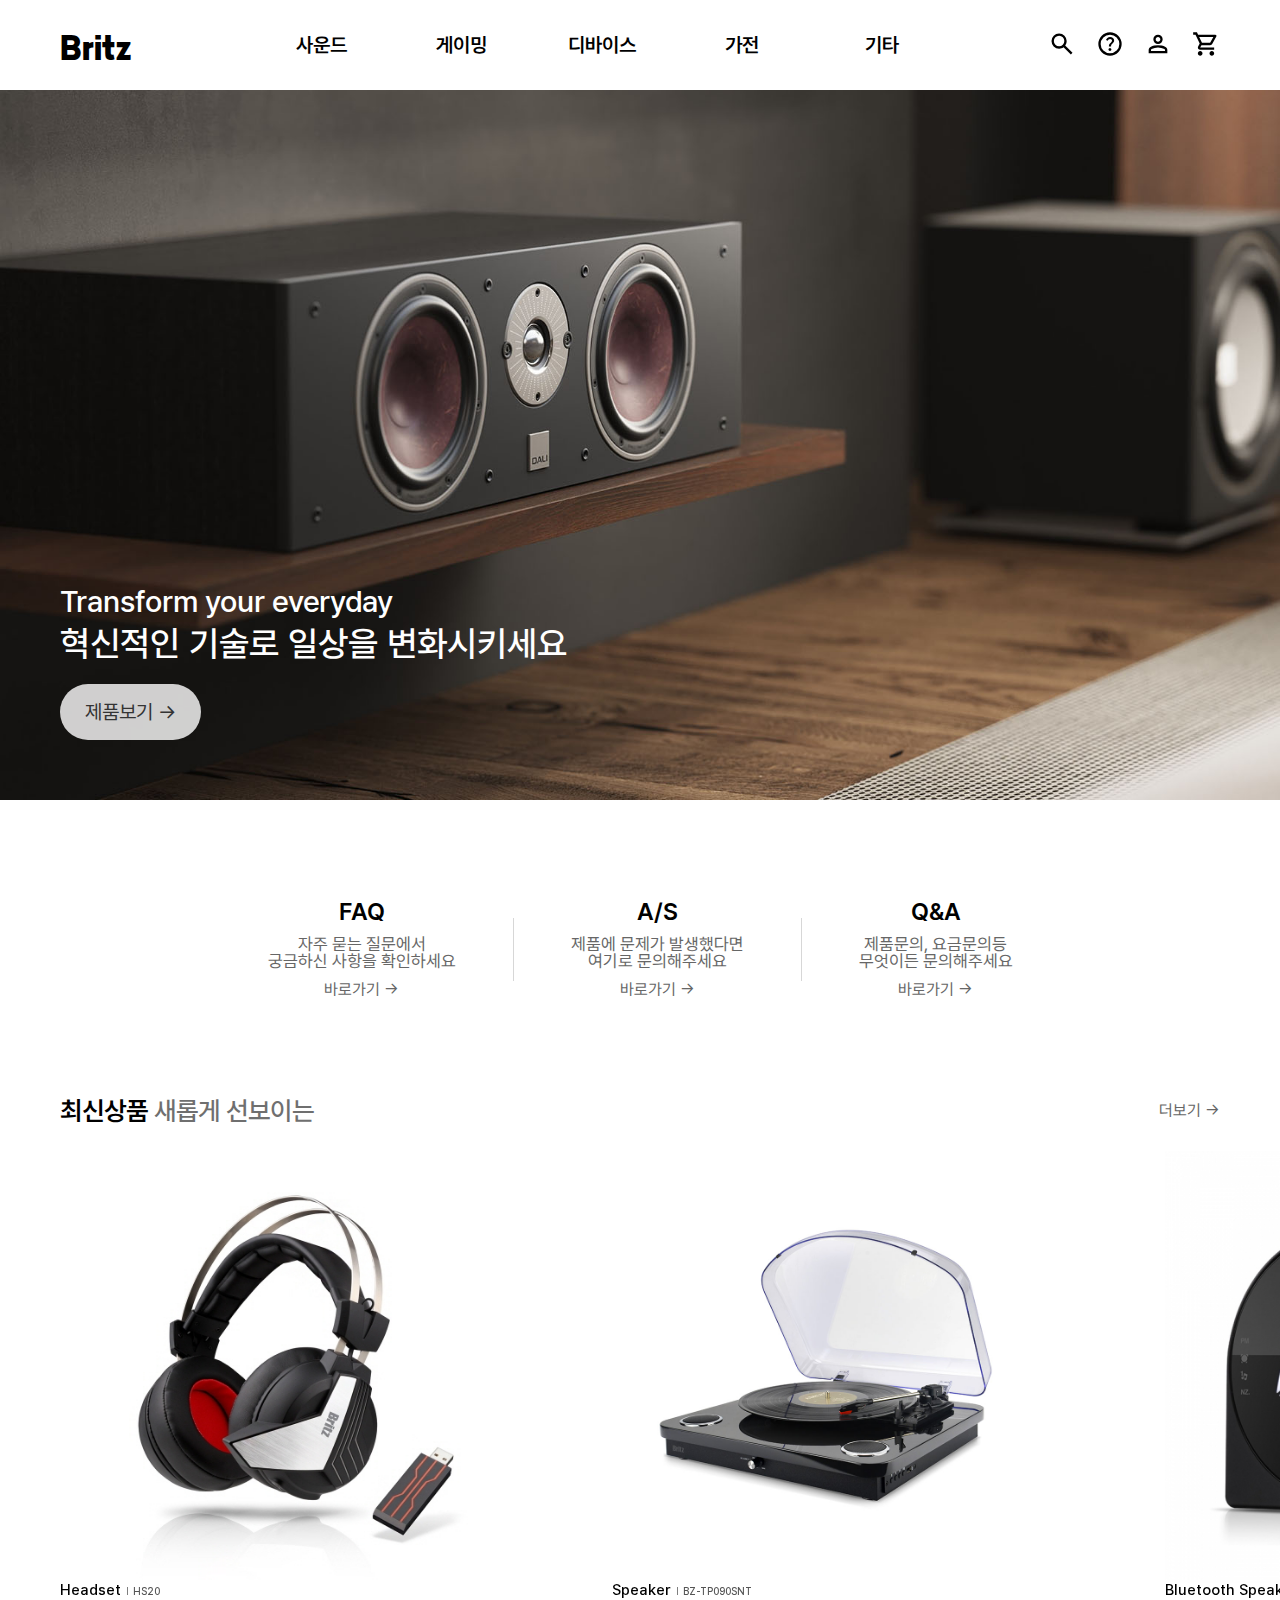
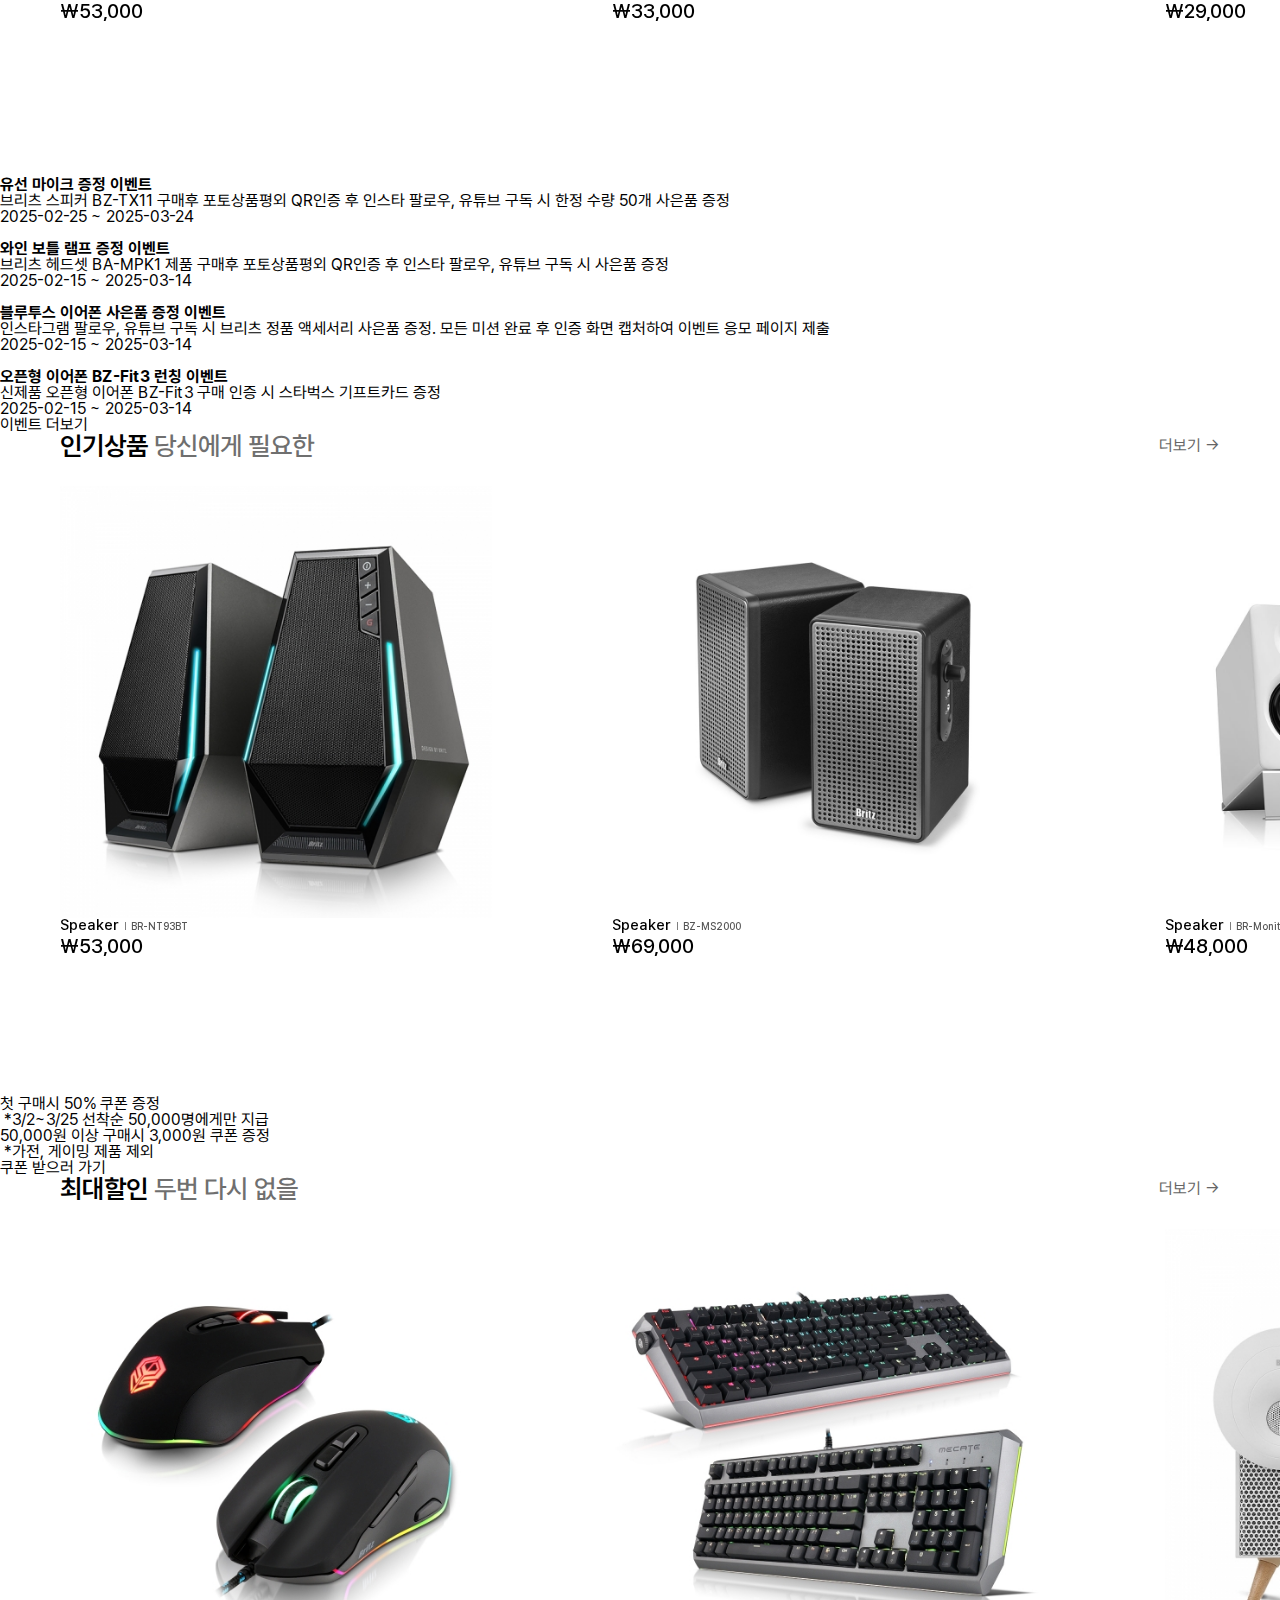
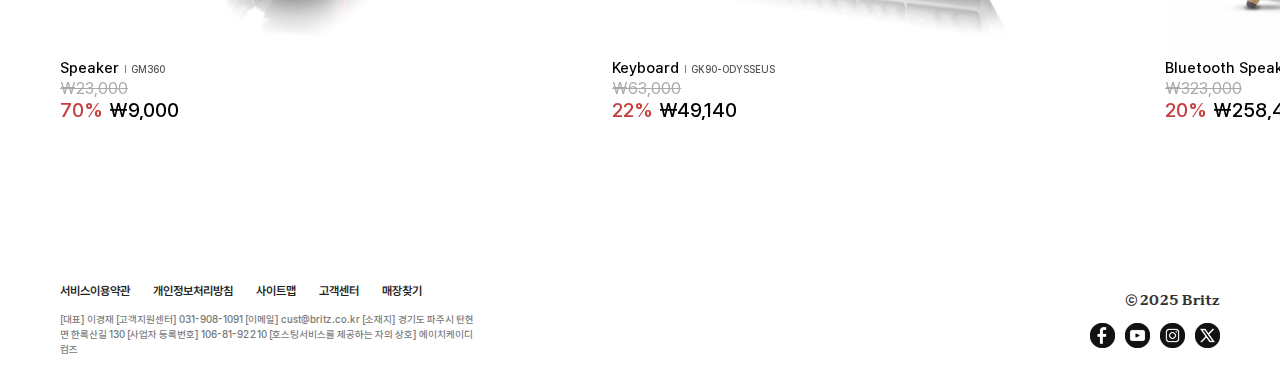
==== commit 8b0245e4: "Add files via upload" ====
--- a/index.html
+++ b/index.html
@@ -23,7 +23,7 @@
 
             breakpoints: {
                 0: {
-                slidesPerView: 1.1,
+                slidesPerView: 1.2,
                 spaceBetween: 0,
                 },
                 540: {
@@ -31,7 +31,7 @@
                 spaceBetween: 0,
                 },
                 600: {
-                slidesPerView: 1.1,
+                slidesPerView: 1.2,
                 spaceBetween: 0,
                 },
                 750: {
@@ -343,7 +343,7 @@
         </section><!-- 1 -->
         
 
-        <!---------- 섹션 2 ---------->
+        <!---------- 섹션 2 슬라이드 ---------->
 
         <section id="section-02">
             <div class="title">
@@ -428,7 +428,53 @@
             </div>
         </section><!-- 2 -->
 
-        <!---------- 섹션 3 ---------->
+        <!---------- 이벤트 페이지 ---------->
+
+        <section id="event">
+            <div class="wrap">
+                <div class="item">
+                    <img src="img/product/event/MC-1500B2K.jpg" alt="">
+                    <div class="text">
+                        <h4>유선 마이크 증정 이벤트</h4>
+                        <p>브리츠 스피커 BZ-TX11 구매후 포토상품평외 QR인증 후 인스타 팔로우, 유튜브 구독 시 한정 수량 50개 사은품 증정</p>
+                        <span>2025-02-25 ~ 2025-03-24</span>
+                    </div>
+                </div>
+
+                <div class="item">
+                    <img src="img/product/event/BZ-WUL1.jpg" alt="">
+                    <div class="text">
+                        <h4>와인 보틀 램프 증정 이벤트</h4>
+                        <p>브리츠 헤드셋 BA-MPK1 제품 구매후 포토상품평외 QR인증 후 인스타 팔로우, 유튜브 구독 시 사은품 증정</p>
+                        <span>2025-02-15 ~ 2025-03-14</span> 
+                    </div>
+                </div>
+
+                <div class="item">
+                    <img src="img/product/event/Joypods.jpg" alt="">
+                    <div class="text">
+                        <h4>블루투스 이어폰 사은품 증정 이벤트</h4>
+                        <p>인스타그램 팔로우, 유튜브 구독 시 브리츠 정품 액세서리 사은품 증정. 모든 미션 완료 후 인증 화면 캡처하여 이벤트 응모 페이지 제출</p>
+                        <span>2025-02-15 ~ 2025-03-14</span> 
+                    </div>
+                </div>
+                
+                <div class="item">
+                    <img src="img/product/event/BZ-FIT3.jpg" alt="">
+                    <div class="text">
+                        <h4>오픈형 이어폰 BZ-Fit3 런칭 이벤트</h4>
+                        <p>신제품 오픈형 이어폰 BZ-Fit3 구매 인증 시 스타벅스 기프트카드 증정</p>
+                        <span>2025-02-15 ~ 2025-03-14</span> 
+                    </div>
+                </div>
+            </div>
+
+            <div class="center">
+                <button>이벤트 더보기</button>
+            </div>
+        </section>
+
+        <!---------- 섹션 3 슬라이드 ---------->
 
         <section id="section-03">
             <div class="title">
@@ -512,7 +558,28 @@
             </div>
         </section><!-- 3 -->
 
-        <!---------- 섹션 4 ---------->
+        <!---------- 쿠폰 페이지 ---------->
+
+        <section id="coupon">
+            <div class="wrap">
+                <div class="item">
+                    <p>첫 구매시 50% 쿠폰 증정</p>
+                    <img src="img/icon/coupon_1.png" alt="">
+                    <span>*3/2~3/25 선착순 50,000명에게만 지급</span>
+                </div>
+                <div class="item">
+                    <p>50,000원 이상 구매시 3,000원 쿠폰 증정</p>
+                    <img src="img/icon/coupon_2.png" alt="">
+                    <span>*가전, 게이밍 제품 제외</span>
+                </div>
+            </div>
+            
+            <div class="center">
+                <button>쿠폰 받으러 가기</button>
+            </div>
+        </section>
+
+        <!---------- 섹션 4 슬라이드 ---------->
 
         <section id="section-04">
             <div class="title">
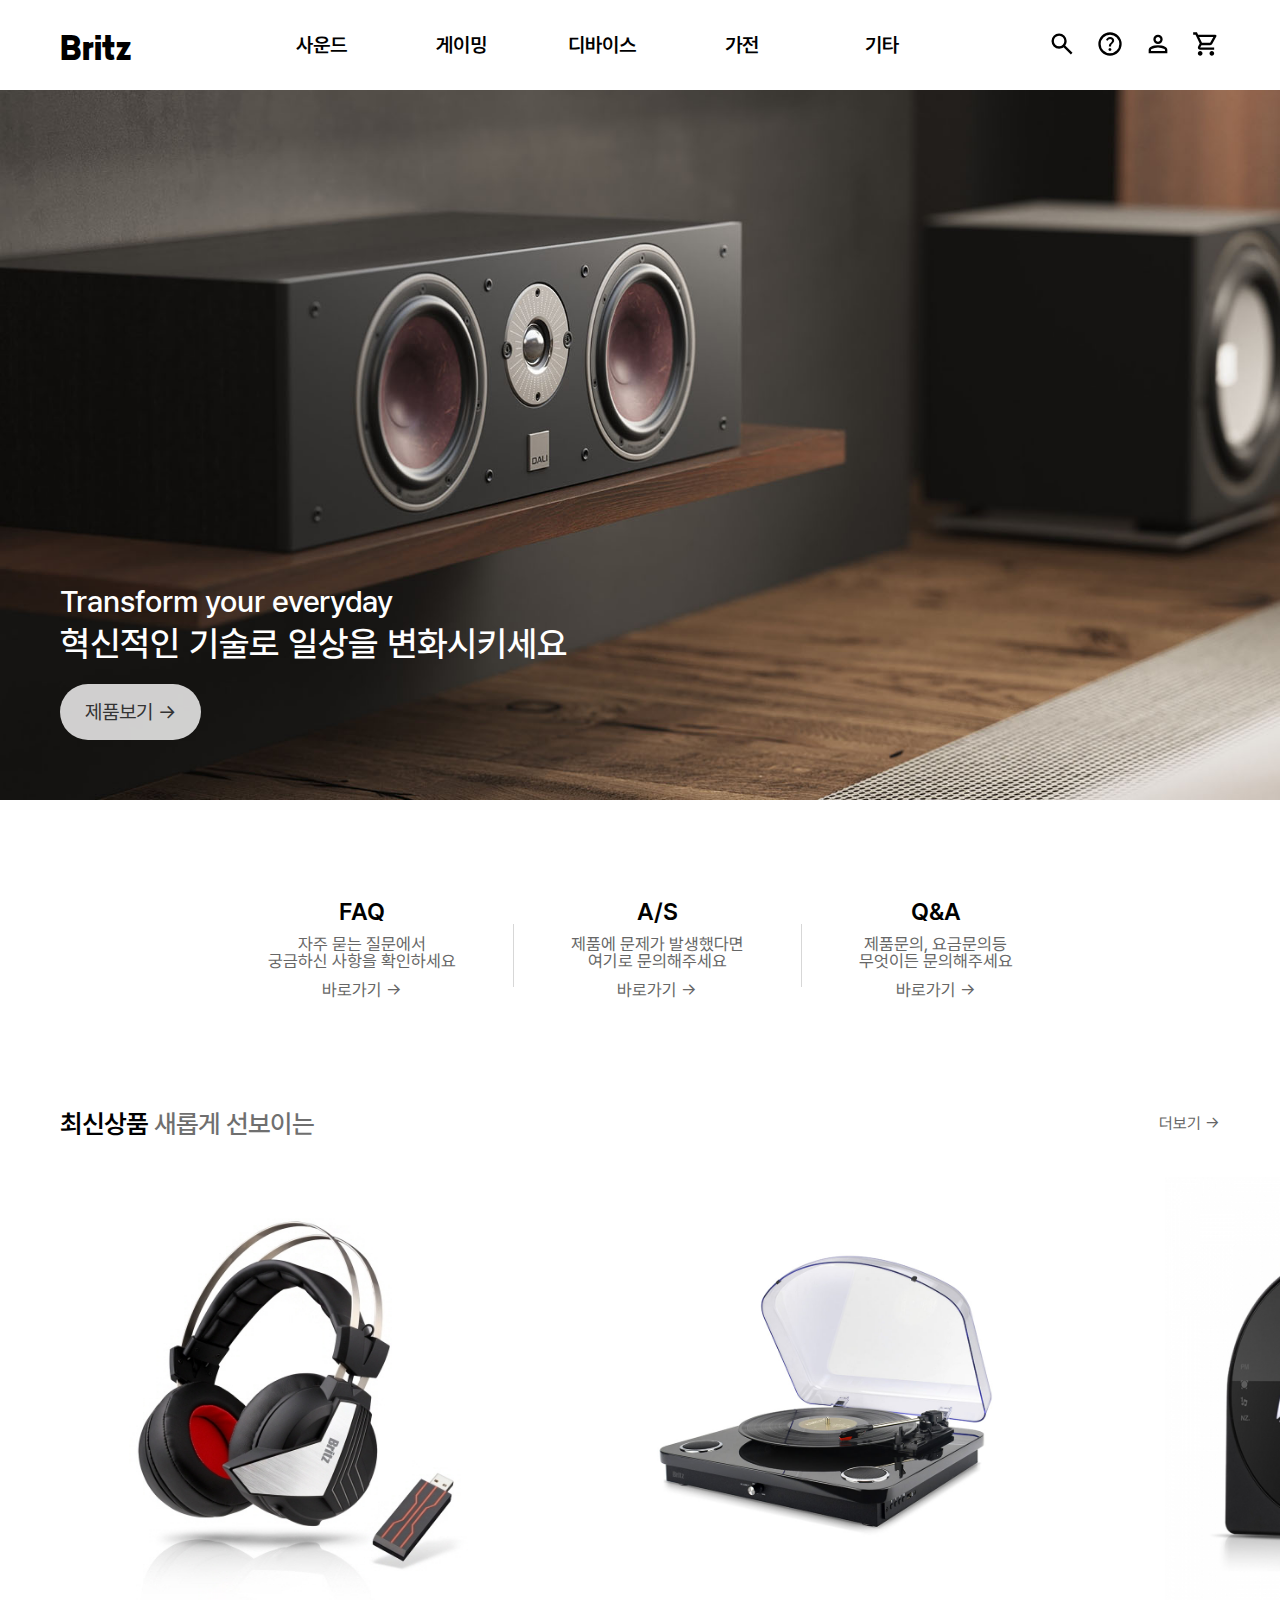
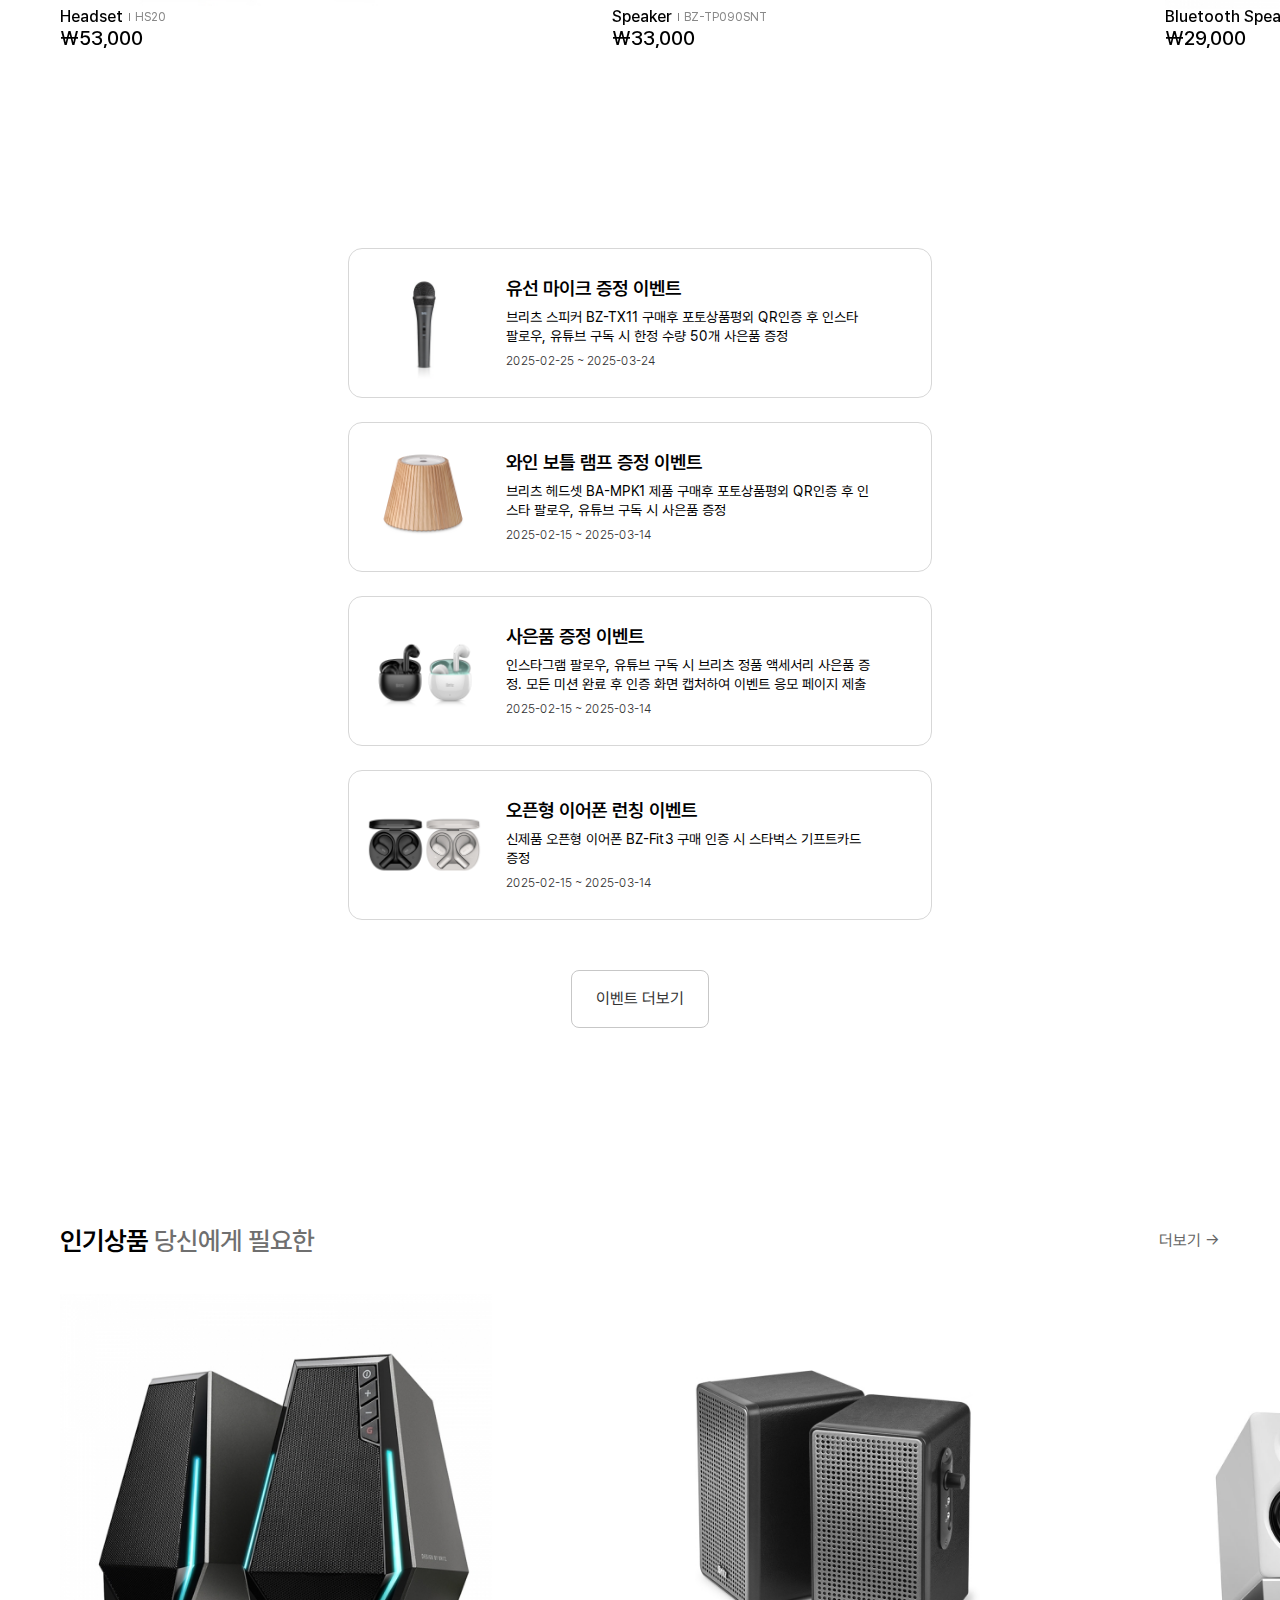
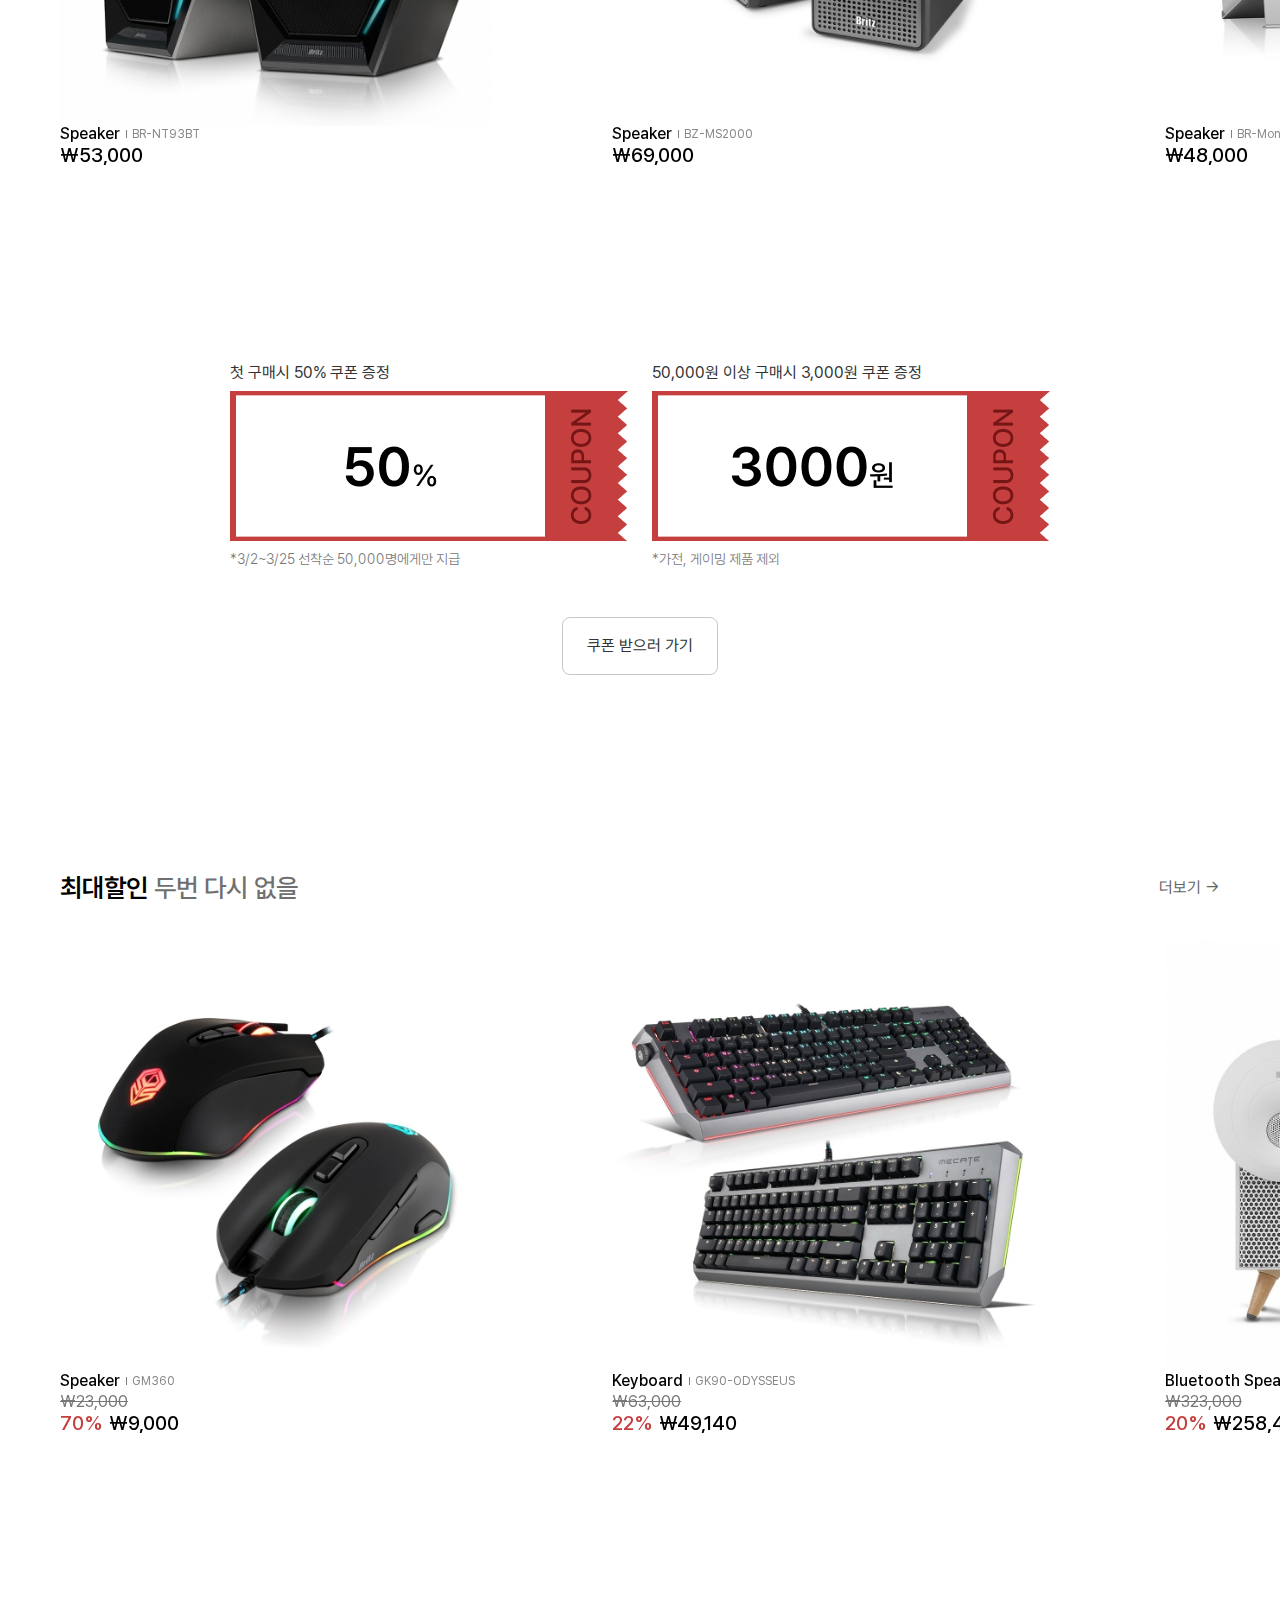
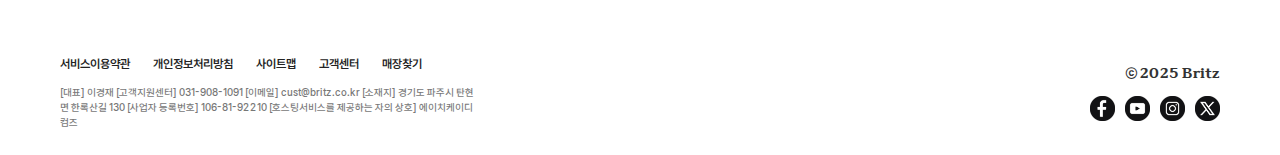
==== commit 7c6ff8e9: "Update index.html" ====
--- a/index.html
+++ b/index.html
@@ -453,7 +453,7 @@
                 <div class="item">
                     <img src="img/product/event/Joypods.jpg" alt="">
                     <div class="text">
-                        <h4>블루투스 이어폰 사은품 증정 이벤트</h4>
+                        <h4>사은품 증정 이벤트</h4>
                         <p>인스타그램 팔로우, 유튜브 구독 시 브리츠 정품 액세서리 사은품 증정. 모든 미션 완료 후 인증 화면 캡처하여 이벤트 응모 페이지 제출</p>
                         <span>2025-02-15 ~ 2025-03-14</span> 
                     </div>
@@ -462,7 +462,7 @@
                 <div class="item">
                     <img src="img/product/event/BZ-FIT3.jpg" alt="">
                     <div class="text">
-                        <h4>오픈형 이어폰 BZ-Fit3 런칭 이벤트</h4>
+                        <h4>오픈형 이어폰 런칭 이벤트</h4>
                         <p>신제품 오픈형 이어폰 BZ-Fit3 구매 인증 시 스타벅스 기프트카드 증정</p>
                         <span>2025-02-15 ~ 2025-03-14</span> 
                     </div>
@@ -696,4 +696,4 @@
     </footer>
 </body>
 
-</html>+</html>
--- a/css/style.css
+++ b/css/style.css
@@ -1,6 +1,7 @@
 @import url(../font/Britz/stylesheet.css);
 @import url(../font/Copy/stylesheet.css);
 @import url(../font/Pretendard/pretendard.css);
+@import url(../font/Kopub/stylesheet.css);
 
 /* --------------------- RESET CSS -------------------- */
 
@@ -397,6 +398,8 @@
     opacity: 0;
 
     transition: 0.2s ease-out;
+
+    visibility: hidden;
 }
 
 #header .util .tab-menu a {
@@ -408,9 +411,9 @@
 
 #header .util button:hover .tab-menu {
     opacity: 1;
-}
-
-
+
+    visibility: visible;
+}
 
 #header .util a:hover {
     opacity: 0.6;
@@ -667,8 +670,8 @@
     white-space: nowrap;
 }
 
-#section-01 .item h3:nth-child(1),
-#section-01 .item p:nth-child(2) {
+#section-01 .item h3,
+#section-01 .item p {
     margin-bottom: 12px;
 }
 
@@ -678,333 +681,168 @@
     color: #000;
 }
 
-#section-01 .item p:nth-child(2) {
+#section-01 .item p {
     font-size: 17px;
     color: #666;
     transition: 0.2s ease-out;
 }
 
-#section-01 .item p:nth-child(3){
+#section-01 .item span {
     font-size: 16px;
     color: #666;
     transition: 0.2s ease-out;
 }
 
-#section-01 .item:hover p:nth-child(3) {
+#section-01 .item:hover p {
     color: #000;
+}
+
+#section-01 .item:hover span {
+    color: #000;
+    margin-left: 5px;
 }
 
 #section-01 .item:hover {
     cursor: pointer;
 }
 
-/* ------ 섹션 02 ------ */
-
-#section-02 {
+/* ------ 섹션 ------ */
+
+/* 공통 스타일 */
+#section-02,
+#section-03,
+#section-04 {
     padding: 0 60px;
-    margin-bottom: 140px;
-}
-
-#section-02 .title {
+    margin-bottom: 200px;
+}
+
+#section-02 .title,
+#section-03 .title,
+#section-04 .title {
     display: flex;
     align-items: center;
     justify-content: space-between;
-
-    margin-bottom: 27px;
-}
-
-#section-02 .title h3 {
+    margin-bottom: 40px;
+}
+
+#section-02 .title h3,
+#section-03 .title h3,
+#section-04 .title h3 {
     font-size: 26px;
     font-weight: 600;
     color: #000;
 }
 
-#section-02 .title span {
+#section-02 .title span,
+#section-03 .title span,
+#section-04 .title span {
     margin-left: 6px;
     font-weight: 500;
     color: #6F6F6F;
 }
 
-#section-02 .title p {
+#section-02 .title p,
+#section-03 .title p,
+#section-04 .title p {
     font-size: 16px;
     font-weight: 400;
     color: #666;
-
-    transition: 0.2s ease-out;
-}
-
-#section-02 .title p:hover {
+    transition: 0.2s ease-out;
+}
+
+#section-02 .title p:hover,
+#section-03 .title p:hover,
+#section-04 .title p:hover {
     cursor: pointer;
     color: #000;
 }
 
+/* 공통 슬라이드 스타일 */
+#section-02 .swiper-slide,
+#section-03 .swiper-slide,
+#section-04 .swiper-slide {
+    width: 400px;
+}
+
+#section-02 .swiper-slide:hover,
+#section-02 .swiper-slide:hover,
 #section-02 .swiper-slide:hover {
     cursor: pointer;
 }
 
-#section-02 .swiper-slide img {
-    width: 432px;
-    height: 432px;
+#section-02 .swiper-slide img,
+#section-03 .swiper-slide img,
+#section-04 .swiper-slide img {
+    max-width: 432px;
+    width: 100%;
     object-fit: cover;
-
     transition: 0.2s;
 }
 
-#section-02 .swiper-slide img:hover {
+#section-02 .swiper-slide img:hover,
+#section-03 .swiper-slide img:hover,
+#section-04 .swiper-slide img:hover {
     transform: rotate(4.5deg);
 }
 
-#section-02 .sub-text {
+/* 공통 sub-text 스타일 */
+#section-02 .sub-text,
+#section-03 .sub-text,
+#section-04 .sub-text {
     display: flex;
     align-items: center;
-
-    font-size: 15px;
+    font-size: 16px;
     font-weight: 500;
     color: #444;
-
     margin-bottom: 3px;
 }
 
-#section-02 .sub-text p:last-child::before {
+#section-02 .sub-text p:last-child::before,
+#section-03 .sub-text p:last-child::before,
+#section-04 .sub-text p:last-child::before {
     content: '';
     position: absolute;
     left: 0;
     top: 50%;
     transform: translateY(-50%);
-
     width: 1px;
     height: 8px;
     background-color: #7F7F7F;
-} 
-
-#section-02 .sub-text p:last-child {
-    font-size: 10px;
-    color: #555;
-
+}
+
+#section-02 .sub-text p:last-child,
+#section-03 .sub-text p:last-child,
+#section-04 .sub-text p:last-child {
+    font-size: 12px;
+    font-weight: 400;
+    color: #888;
     position: relative;
     display: inline-block;
     padding-left: 6px;
     margin-left: 6px;
 }
 
-#section-02 .price {
-    font-size: 20px;
-    font-weight: 500;
-    color: #000;
-    
-    transition: 0.2s;
-}
-
-#section-02 .swiper-slide:hover .price {
-    color: #C53F3F;
-}
-
-/* ------ 섹션 03 ------ */
-
-#section-03 {
-    padding: 0 60px;
-    margin-bottom: 140px;
-}
-
-#section-03 .title {
-    display: flex;
-    align-items: center;
-    justify-content: space-between;
-
-    margin-bottom: 27px;
-}
-
-#section-03 .title h3 {
-    font-size: 26px;
-    font-weight: 600;
-    color: #000;
-}
-
-#section-03 .title span {
-    margin-left: 6px;
-    font-weight: 500;
-    color: #6F6F6F;
-}
-
-#section-03 .title p {
-    font-size: 16px;
-    font-weight: 400;
-    color: #666;
-
-    transition: 0.2s ease-out;
-}
-
-#section-03 .title p:hover {
-    cursor: pointer;
-    color: #000;
-}
-
-#section-03 .swiper-slide:hover {
-    cursor: pointer;
-}
-
-#section-03 .swiper-slide img {
-    width: 432px;
-    height: 432px;
-    object-fit: cover;
-    transition: 0.2s;
-}
-
-#section-03 .swiper-slide img:hover {
-    transform: rotate(4.5deg);
-}
-
-#section-03 .sub-text {
-    display: flex;
-    align-items: center;
-
-    font-size: 15px;
-    font-weight: 500;
-    color: #444;
-
-    margin-bottom: 3px;
-}
-
-#section-03 .sub-text p:last-child::before {
-    content: '';
-
-    position: absolute;
-    left: 0;
-    top: 50%;
-    transform: translateY(-50%);
-
-    width: 1px;
-    height: 8px;
-    background-color: #7F7F7F;
-} 
-
-#section-03 .sub-text p:last-child {
-    font-size: 10px;
-    color: #555;
-
-    position: relative;
-    display: inline-block;
-    padding-left: 6px;
-    margin-left: 6px;
-}
-
-#section-03 .price {
-    font-size: 20px;
-    font-weight: 500;
-    color: #000;
-    
-    transition: 0.2s;
-}
-
-#section-03 .swiper-slide:hover .price {
-    color: #C53F3F;
-}
-
-/* ------ 섹션 04 ------ */
-
-#section-04 {
-    padding: 0 60px;
-    margin-bottom: 140px;
-}
-
-#section-04 .title {
-    display: flex;
-    align-items: center;
-    justify-content: space-between;
-
-    margin-bottom: 27px;
-}
-
-#section-04 .title h3 {
-    font-size: 26px;
-    font-weight: 600;
-    color: #000;
-}
-
-#section-04 .title span {
-    margin-left: 6px;
-    font-weight: 500;
-    color: #6F6F6F;
-}
-
-#section-04 .title p {
-    font-size: 16px;
-    font-weight: 400;
-    color: #666;
-
-    transition: 0.2s ease-out;
-}
-
-#section-04 .title p:hover {
-    cursor: pointer;
-    color: #000;
-}
-
-#section-04 .swiper-slide:hover {
-    cursor: pointer;
-}
-
-#section-04 .swiper-slide img {
-    width: 432px;
-    height: 432px;
-    object-fit: cover;
-
-    transition: 0.2s;
-}
-
-#section-04 .swiper-slide img:hover {
-    transform: rotate(4.5deg);
-}
-
-#section-04 .sub-text {
-    display: flex;
-    align-items: center;
-
-    font-size: 15px;
-    font-weight: 500;
-    color: #444;
-
-    margin-bottom: 3px;
-}
-
-#section-04 .sub-text p:last-child::before {
-    content: '';
-
-    position: absolute;
-    left: 0;
-    top: 50%;
-    transform: translateY(-50%);
-
-    width: 1px;
-    height: 8px;
-    background-color: #7F7F7F;
-} 
-
-#section-04 .sub-text p:last-child {
-    font-size: 10px;
-    color: #555;
-
-    position: relative;
-    display: inline-block;
-    padding-left: 6px;
-    margin-left: 6px;
-}
-
+/* 공통 가격 스타일 */
+#section-02 .price,
+#section-03 .price,
 #section-04 .price {
     font-size: 20px;
     font-weight: 500;
     color: #000;
-    
     transition: 0.2s;
 }
 
+#section-02 .swiper-slide:hover .price,
+#section-03 .swiper-slide:hover .price,
 #section-04 .swiper-slide:hover .price {
     color: #C53F3F;
 }
 
+/* ------ 섹션 04 할인 ------ */
+
 #section-04 .swiper-slide .base {
     font-size: 16px;
-    color: #aaa;
+    color: #777;
     font-weight: 400;
     margin: 5px 0 3px;
     text-decoration: line-through;
@@ -1014,6 +852,155 @@
     margin-right: 6px;
     color: #C53F3F;
 }
+
+/* ------ 이벤트 페이지 ------ */
+
+#event {
+    padding: 0 60px;
+    margin-bottom: 200px;
+}
+
+#event .wrap {
+    display: flex;
+    flex-wrap: wrap;
+    justify-content: center;
+    gap: 24px;
+}
+
+#event .item {
+    position: relative;
+
+    cursor: pointer;
+
+    width: 584px;
+    height: 150px;
+
+    padding: 15px 18px 15px 15px;
+    border-radius: 14px;
+
+    display: flex;
+    align-items: center;
+
+    border: 1px solid #d7d7d7;
+    transition: 0.2s ease-out;
+}
+
+#event .item:hover {
+    border: 1px solid #999999;
+}
+
+#event img {
+    width: 120px;
+    height: 120px;
+
+    border-radius: 10px;
+
+    object-fit: cover;
+    margin-right: 22px;
+    
+    transition: 0.2s ease-out;
+}
+
+#event .item:hover img {
+    transform: scale(106%);
+}
+
+#event .text {
+    display: flex;
+    overflow: hidden;
+    flex-wrap: wrap;
+    gap: 10px;
+}
+
+#event .text h4 {
+    font-weight: 600;
+    font-size: 19px;
+}
+
+#event .text p {
+    width: 90%;
+
+    font-weight: 400;
+    font-size: 14px;
+    line-height: 1.3;
+}
+
+#event .text span {
+    width: 100%;
+
+    font-weight: 300;
+    font-size: 12px;
+    color: #333;
+}
+
+#event .center {
+    margin-top: 50px;
+    display: flex;
+    justify-content: center;
+}
+
+/* ------ 쿠폰 페이지 ------ */
+
+#coupon {
+    padding: 0 60px;
+    margin-bottom: 200px;
+}
+
+#coupon .wrap {
+    display: flex;
+    justify-content: center;
+    flex-wrap: wrap;
+
+    gap: 24px;
+}
+
+#coupon .item {
+    width: 398px;
+
+    transition: 0.2s ease-out;
+}
+
+#coupon .item p {
+    font-size: 16px;
+    font-weight: 400;
+    color: #333;
+}
+
+#coupon img {
+    width: 100%;
+    display: block;
+    padding: 10px 0;
+    cursor: pointer;
+}
+
+#coupon .item span {
+    font-size: 14px;
+    font-weight: 300;
+    color: #777;
+}
+
+#coupon .center {
+    margin-top: 50px;
+    display: flex;
+    justify-content: center;
+}
+
+/* 이벤트, 쿠폰 공통 버튼 */
+
+#event button,
+#coupon button {
+    padding: 20px 24px;
+    border: 1px solid #c7c7c7;
+    color: #333;
+    transition: 0.2s ease-out;
+    border-radius: 8px;
+}
+
+#event button:hover,
+#coupon button:hover {
+    background: #f1f1f1;
+}
+
 
 /* ------------------ FOOTER ------------------ */
 
--- a/css/tablet.css
+++ b/css/tablet.css
@@ -16,6 +16,29 @@
     #gnb ul {
         width: 110px;
     }
+
+    #section-01 .wrap {
+        gap: 28px;
+    }
+
+    #section-01 .item h3 {
+        font-size: 21px;
+    }
+
+    #section-01 .item p:nth-child(2) {
+        font-size: 15px;
+    }
+
+    #section-01 .item p:nth-child(3) {
+        font-size: 14px;
+    }
+
+    #section-02, 
+    #section-03, 
+    #event,
+    #coupon {
+        margin-bottom: 180px;
+    }
 }
 
 @media (max-width:1000px) {
@@ -34,15 +57,15 @@
     }
 }
 
-@media (max-width:800px) {
+@media (max-width: 800px) {
     #section-01 .wrap {
         gap: 30px;
     }
 }
 
-@media (max-width:700px) {
+@media (max-width: 700px) {
     #search .wrap {
-        width:fit-content;
+        width: fit-content;
         transition: 0.2s ease-out;
     }
 
@@ -67,6 +90,13 @@
         padding: 15px 20px;
     }
 
+    #section-02, 
+    #section-03, 
+    #event, 
+    #coupon {
+        margin-bottom: 140px;
+    }
+
     #section-01 .wrap .item p:nth-child(2) {
         display: none;
     }
@@ -83,8 +113,53 @@
         font-size: 14px;
     }
 
+    #event .item {
+        width: 400px;
+        height: 100px;
+    }
+
+    #event img {
+        width: 70px;
+        height: 100%;
+    }
+
+    #event .text p {
+        display: none;
+    }
+
+    #event .text h4 {
+        font-size: 16px;
+    }
+
+    #event .center,
+    #coupon .center {
+        margin-top: 40px;
+    }
+
+    #event button,
+    #coupon button {
+        font-size: 14px;
+        padding: 15px 20px;
+    }
+
+    #coupon .wrap {
+        gap: 35px;
+    }
+
+    #coupon .item {
+        width: 300px;
+    }
+
+    #coupon .item p {
+        font-size: 14px;
+    }
+
+    #coupon .item span {
+        font-size: 12px;
+    }
+
     #footer {
-        flex-wrap:  wrap-reverse;
+        flex-wrap: wrap-reverse;
     }
 
     #footer .right {
@@ -96,7 +171,7 @@
     }
 }
 
-@media (max-width:540px) {
+@media (max-width: 540px) {
     #header {
         padding: 0 40px;
     }
@@ -105,16 +180,26 @@
         bottom: 40px;
         left: 40px;
     }
-
-    .swiper-wrapper {
-        padding-left: 20px;
-    }
-
-    
     #header {
         width: 100vw;
     }
 
+    #section-02, 
+    #section-03, 
+    #section-04, 
+    #event, 
+    #coupon {
+        margin-bottom: 120px;
+    }
+
+    #section-02,
+    #section-03,
+    #section-04,
+    #event,
+    #coupon {
+        padding: 0 30px;
+    }
+
     #section-01 {
         padding: 80px 0;
     }
@@ -131,85 +216,78 @@
         font-size: 18px;    
     }
 
-    #section-02,
-    #section-03,
-    #section-04 {
-        padding: 0px;
-        overflow: hidden;
-    }
-
-    #section-02 .swiper-slide img,
-    #section-03 .swiper-slide img,
-    #section-04 .swiper-slide img {
-        width: 340px;
-        height: 340px;
-    }
-
-    /* 섹션2 */
-
-    #section-02 .title h3 {
-        font-size: 18px;
-    }
-
-    #section-02 .title p {
-        font-size: 14px;
-    }
-
-    #section-02 .title {
-        margin: 0 40px;
-    }
-
+    #event .item {
+        width: 100%;
+    }
+
+    #event .text h4 {
+        font-size: 14px;
+    }
+
+    #event .text span {
+        font-size: 11px;
+    }
+
+    #section-02 .title h3,
+    #section-03 .title h3,
+    #section-04 .title h3 {
+        font-size: 20px;
+    }
+
+    #section-02 .title p,
+    #section-03 .title p,
+    #section-04 .title p {
+        font-size: 12px;
+    }
+
+    /* 공통 sub-text 스타일 */
     #section-02 .sub-text,
-    #section-02 .price {
-        margin-left: 20px;
-    }
-
-    /* 섹션3 */
-
-    #section-03 .title h3 {
-        font-size: 18px;
-    }
-
-    #section-03 .title p {
-        font-size: 14px;
-    }
-
-    #section-03 .title {
-        margin: 0 40px;
-    }
-
     #section-03 .sub-text,
-    #section-03 .price {
-        margin-left: 20px;
-    }    
-
-    /* 섹션4 */
-
-    #section-04 .title h3 {
-        font-size: 18px;
-    }
-
-    #section-04 .title p {
-        font-size: 14px;
-    }
-
-    #section-04 .title {
-        margin: 0 40px;
-    }
-
-    #section-04 .swiper-slide .base,
-    #section-04 .sub-text,
+    #section-04 .sub-text {
+        font-size: 13px;
+        font-weight: 300;
+        color: #444;
+        margin-bottom: 3px;
+    }
+
+    #section-02 .sub-text p:last-child::before,
+    #section-03 .sub-text p:last-child::before,
+    #section-04 .sub-text p:last-child::before {
+        display: none;
+    }
+
+    #section-02 .sub-text p:last-child,
+    #section-03 .sub-text p:last-child,
+    #section-04 .sub-text p:last-child {
+        display: none;
+    }
+
+    /* 공통 가격 스타일 */
+    #section-02 .price,
+    #section-03 .price,
     #section-04 .price {
-        margin-left: 20px;
+        font-size: 16px;
+        font-weight: 400;
+    }
+
+    /* ------ 섹션 04 할인 ------ */
+
+    #section-04 .swiper-slide .base {
+        font-size: 12px;
+        font-weight: 300;
+    }
+
+    #section-04 h3 span {
+        margin-right: 6px;
+        color: #C53F3F;
     }
 
     #footer {
         padding: 20px;
     }
-    
-}
-
-@media (max-width:450px) {
+}
+
+@media (max-width: 450px) {
     #main-visual .text h4 {
         font-size: 15px;
     }
@@ -232,4 +310,4 @@
         flex-wrap: wrap;
         gap: 10px;
     }
-}+}
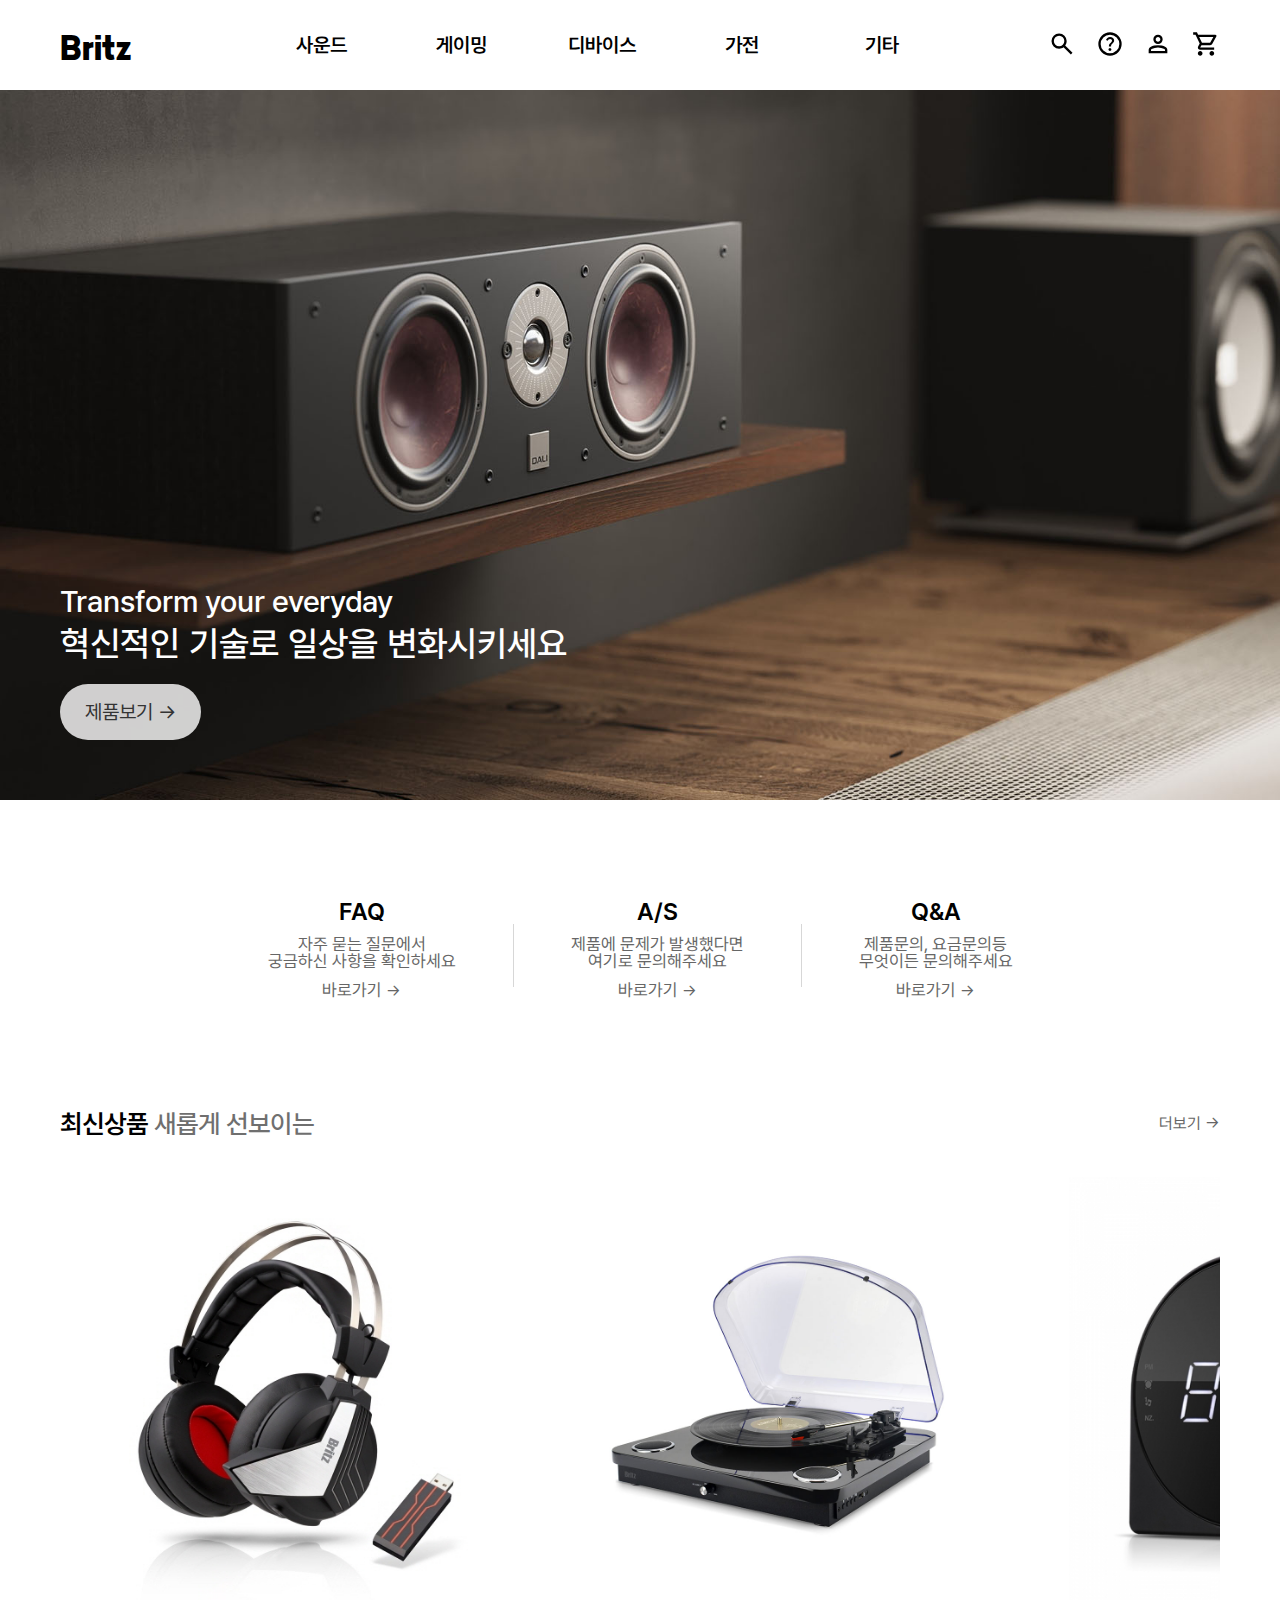
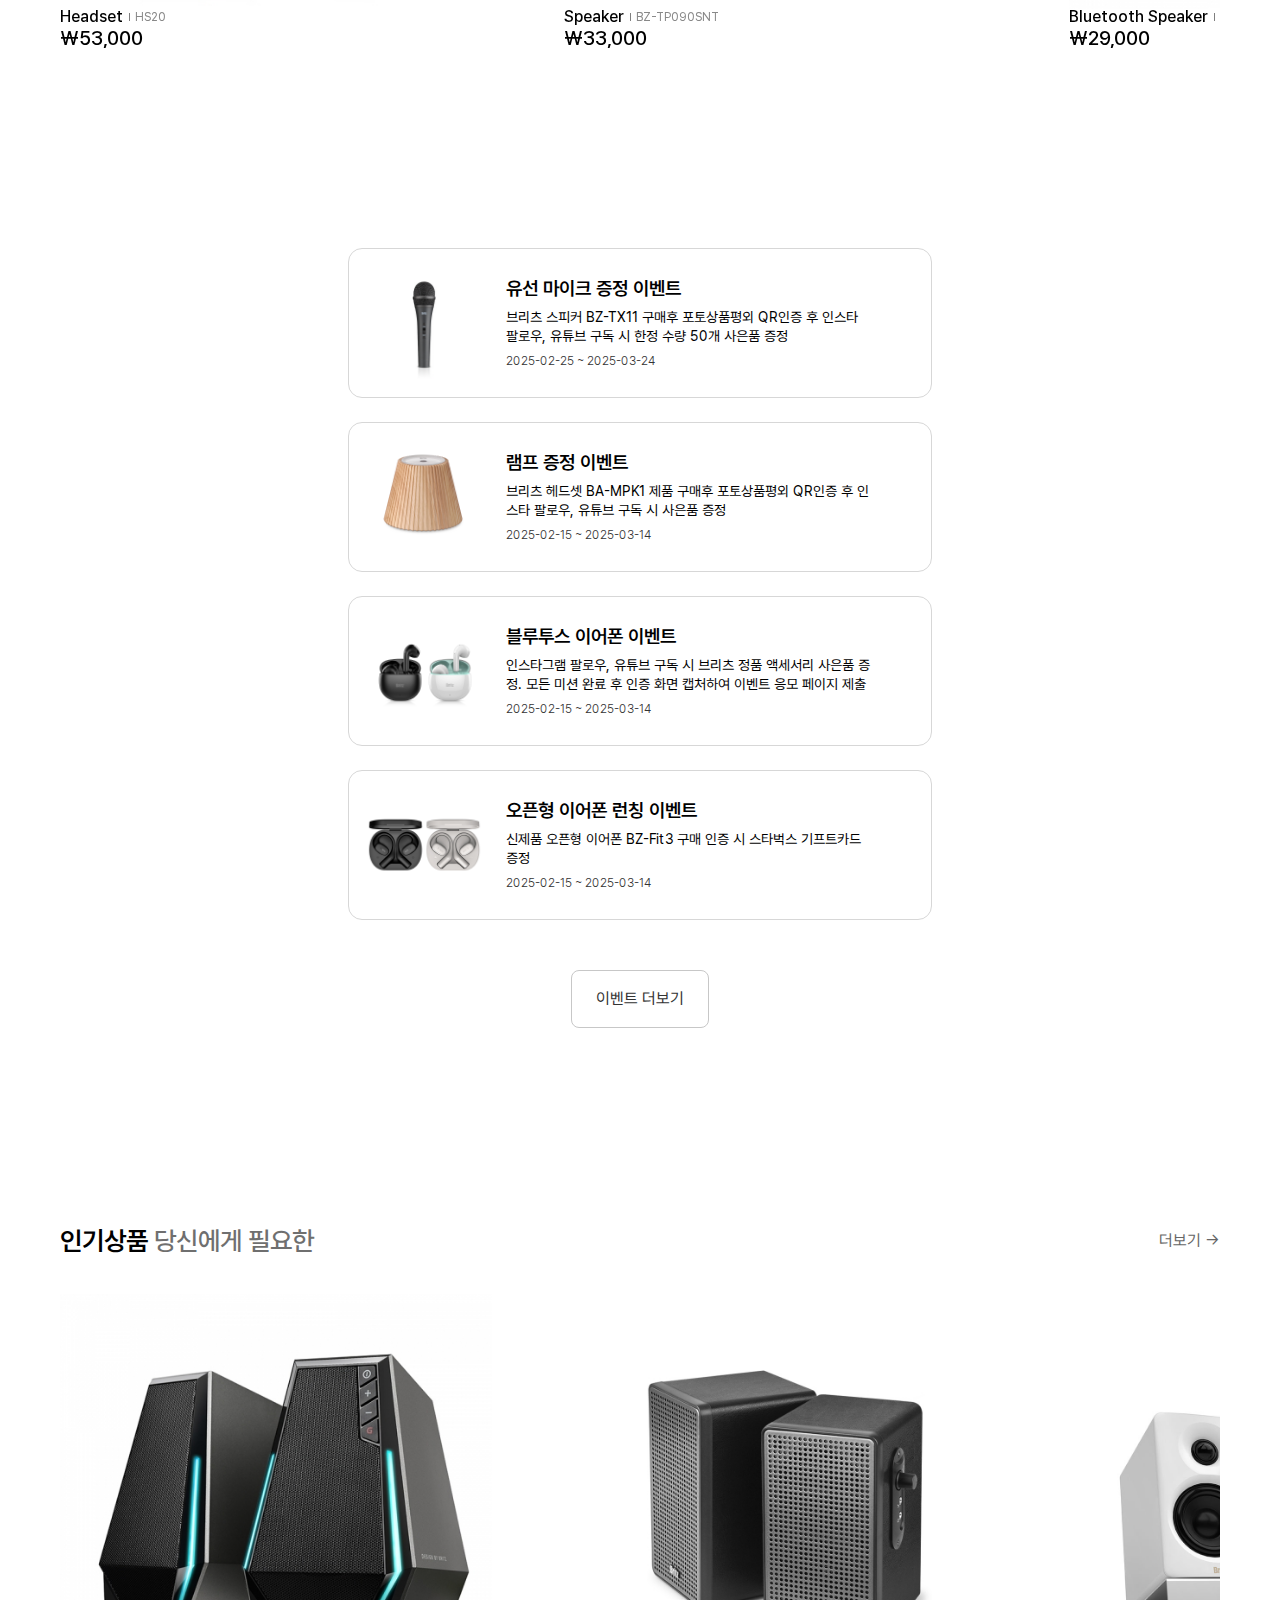
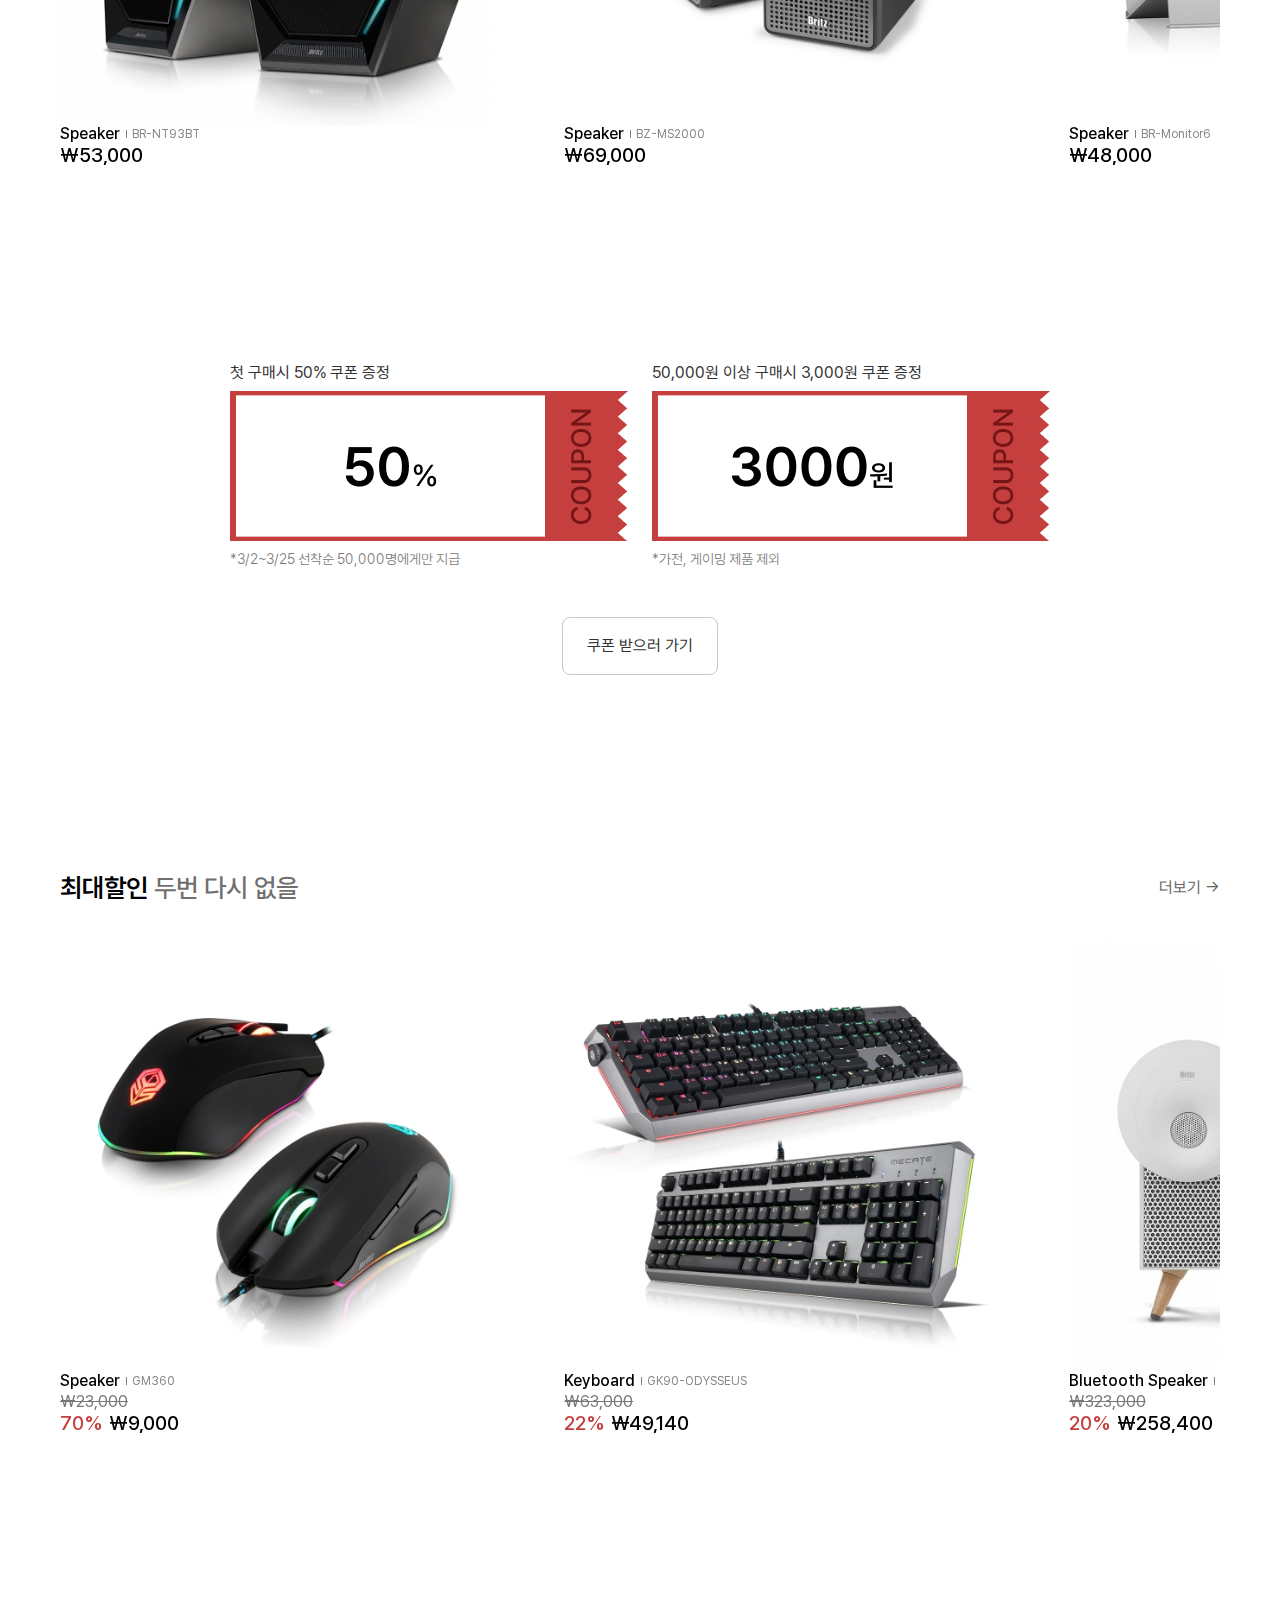
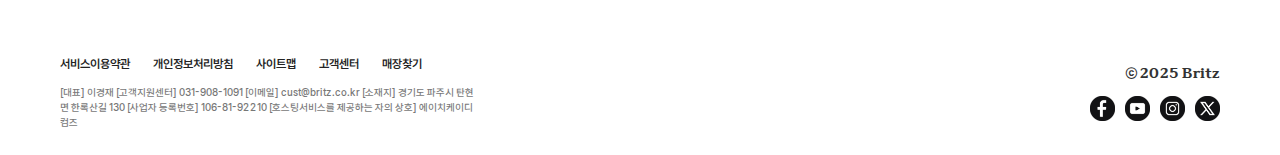
==== commit 28c5dfb9: "Add files via upload" ====
--- a/index.html
+++ b/index.html
@@ -26,36 +26,24 @@
                 slidesPerView: 1.2,
                 spaceBetween: 0,
                 },
-                540: {
-                slidesPerView: 1.01,
+
+                450: {
+                slidesPerView: 1.7,
                 spaceBetween: 0,
                 },
-                600: {
-                slidesPerView: 1.2,
+
+                800: {
+                slidesPerView: 2.3,
                 spaceBetween: 0,
                 },
-                750: {
-                slidesPerView: 1.5,
+
+                1350: {
+                slidesPerView: 3.3,
                 spaceBetween: 0,
                 },
-                1000: {
-                slidesPerView: 2.1,
-                spaceBetween: 0,
-                },
-                1350: {
-                slidesPerView: 2.1,
-                spaceBetween: 0,
-                },
-                1400: {
-                slidesPerView: 3.1,
-                spaceBetween: 0,
-                },
-                1700: {
-                slidesPerView: 3.1,
-                spaceBetween: 0,
-                },
+
                 1800: {
-                slidesPerView: 4.1,
+                slidesPerView: 3.3,
                 spaceBetween: 0,
                 },
             },
@@ -275,7 +263,7 @@
             <div class="text">
                 <h4>Transform your everyday</h4>
                 <h3>혁신적인 기술로 일상을 변화시키세요</h3>
-                <p>제품보기 -></p>
+                <p>제품보기 →</p>
             </div>
         </div>
 
@@ -284,7 +272,7 @@
             <div class="text">
                 <h4>Durability and technology</h4>
                 <h3>내구성과 기술력 두 마리 토끼를 잡다</h3>
-                <p>제품보기 -></p>
+                <p>제품보기 →</p>
             </div>
         </div>
 
@@ -293,7 +281,7 @@
             <div class="text">
                 <h4>Perfect sound by your side</h4>
                 <h3>당신의 곁에서 완벽한 음질을 선사합니다 </h3>
-                <p>제품보기 -></p>
+                <p>제품보기 →</p>
             </div>
         </div>
 
@@ -302,7 +290,7 @@
             <div class="text">
                 <h4>Your hands comfortably</h4>
                 <h3>당신의 손에 맞는 편안한 키보드</h3>
-                <p>제품보기 -></p>
+                <p>제품보기 →</p>
             </div>
         </div>
     </div><!-- main visual -->
@@ -319,7 +307,7 @@
                     <h3>FAQ</h3>
                     <p>자주 묻는 질문에서<br />
                         궁금하신 사항을 확인하세요</p>
-                    <p>바로가기 -></p>
+                    <p>바로가기 <span>→</span></p>
                 </div>
         
                 <div class="vertical-line"></div>
@@ -328,7 +316,7 @@
                     <h3>A/S</h3>
                     <p>제품에 문제가 발생했다면<br />
                         여기로 문의해주세요</p>
-                    <p>바로가기 -></p>
+                    <p>바로가기 <span>→</span></p>
                 </div>
         
                 <div class="vertical-line"></div>
@@ -337,7 +325,7 @@
                     <h3>Q&A</h3>
                     <p>제품문의, 요금문의등<br />
                         무엇이든 문의해주세요</p>
-                    <p>바로가기 -></p>
+                    <p>바로가기 <span>→</span></p>
                 </div>
             </div>
         </section><!-- 1 -->
@@ -348,11 +336,11 @@
         <section id="section-02">
             <div class="title">
                 <h3>최신상품<span>새롭게 선보이는</span></h3>
-                <p>더보기 -></p>
+                <p>더보기 →</p>
             </div>
             <!-- Swiper -->
             <!-- mainSwiper + swiper = ovflow hidden -->
-            <div class="mainSwiper">
+            <div class="mainSwiper swiper">
                 <div class="swiper-wrapper">
                     <div class="swiper-slide">
                         <img src="img/product/HS20.jpg" alt="">
@@ -444,7 +432,7 @@
                 <div class="item">
                     <img src="img/product/event/BZ-WUL1.jpg" alt="">
                     <div class="text">
-                        <h4>와인 보틀 램프 증정 이벤트</h4>
+                        <h4>램프 증정 이벤트</h4>
                         <p>브리츠 헤드셋 BA-MPK1 제품 구매후 포토상품평외 QR인증 후 인스타 팔로우, 유튜브 구독 시 사은품 증정</p>
                         <span>2025-02-15 ~ 2025-03-14</span> 
                     </div>
@@ -453,7 +441,7 @@
                 <div class="item">
                     <img src="img/product/event/Joypods.jpg" alt="">
                     <div class="text">
-                        <h4>사은품 증정 이벤트</h4>
+                        <h4>블루투스 이어폰 이벤트</h4>
                         <p>인스타그램 팔로우, 유튜브 구독 시 브리츠 정품 액세서리 사은품 증정. 모든 미션 완료 후 인증 화면 캡처하여 이벤트 응모 페이지 제출</p>
                         <span>2025-02-15 ~ 2025-03-14</span> 
                     </div>
@@ -479,10 +467,10 @@
         <section id="section-03">
             <div class="title">
                 <h3>인기상품<span>당신에게 필요한</span></h3>
-                <p>더보기 -></p>
+                <p>더보기 →</p>
             </div>
             <!-- Swiper -->
-            <div class="mainSwiper">
+            <div class="mainSwiper swiper">
                 <div class="swiper-wrapper">
                     <div class="swiper-slide">
                         <img src="img/product/BR-NT93BT.jpg" alt="">
@@ -584,10 +572,10 @@
         <section id="section-04">
             <div class="title">
                 <h3>최대할인<span>두번 다시 없을</span></h3>
-                <p>더보기 -></p>
+                <p>더보기 →</p>
             </div>
             <!-- Swiper -->
-            <div class="mainSwiper">
+            <div class="mainSwiper swiper">
                 <div class="swiper-wrapper">
                     <div class="swiper-slide">
                         <img src="img/product/GM360.jpg" alt="">
@@ -696,4 +684,4 @@
     </footer>
 </body>
 
-</html>
+</html>--- a/css/style.css
+++ b/css/style.css
@@ -712,8 +712,8 @@
 #section-02,
 #section-03,
 #section-04 {
+    margin-bottom: 200px;
     padding: 0 60px;
-    margin-bottom: 200px;
 }
 
 #section-02 .title,
@@ -907,9 +907,10 @@
 
 #event .text {
     display: flex;
-    overflow: hidden;
     flex-wrap: wrap;
     gap: 10px;
+
+    overflow: hidden;
 }
 
 #event .text h4 {
--- a/css/tablet.css
+++ b/css/tablet.css
@@ -213,7 +213,7 @@
     }
 
     #section-01 .item h3 {
-        font-size: 18px;    
+        font-size: 18px;
     }
 
     #event .item {
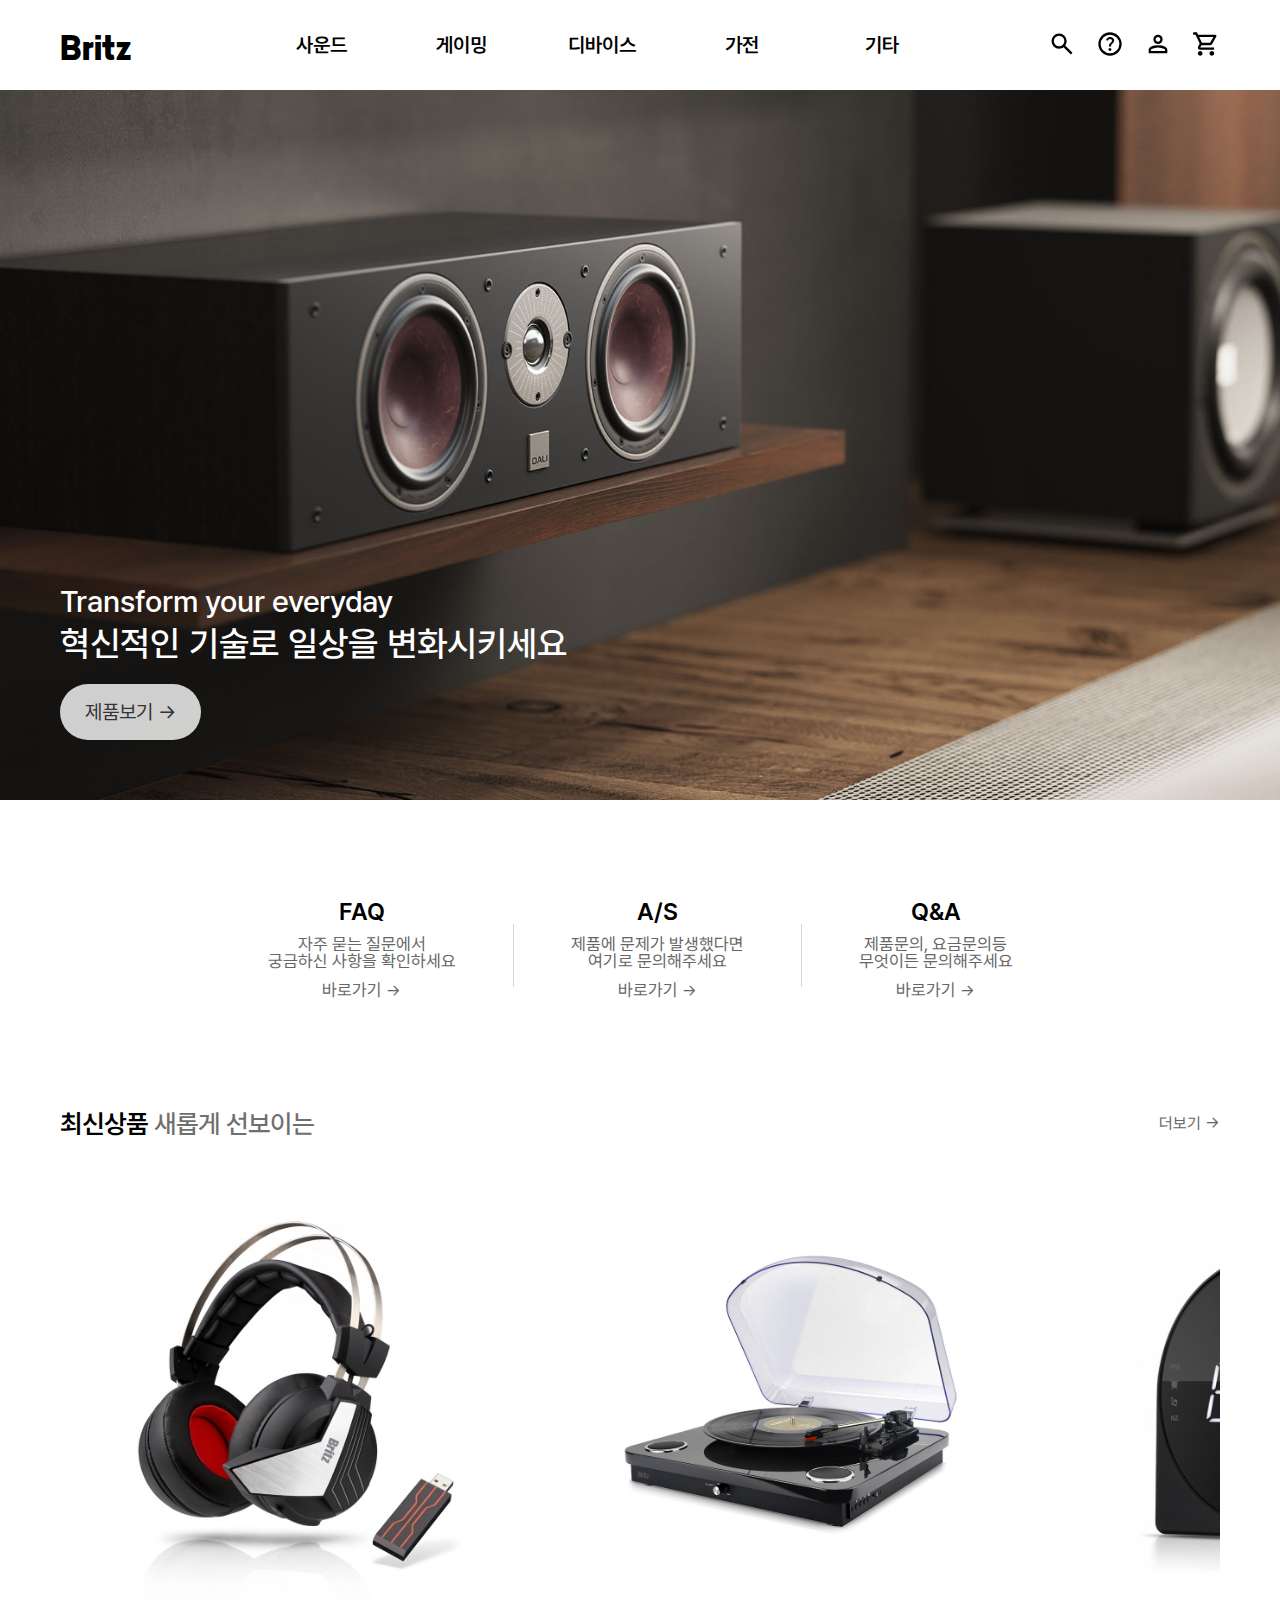
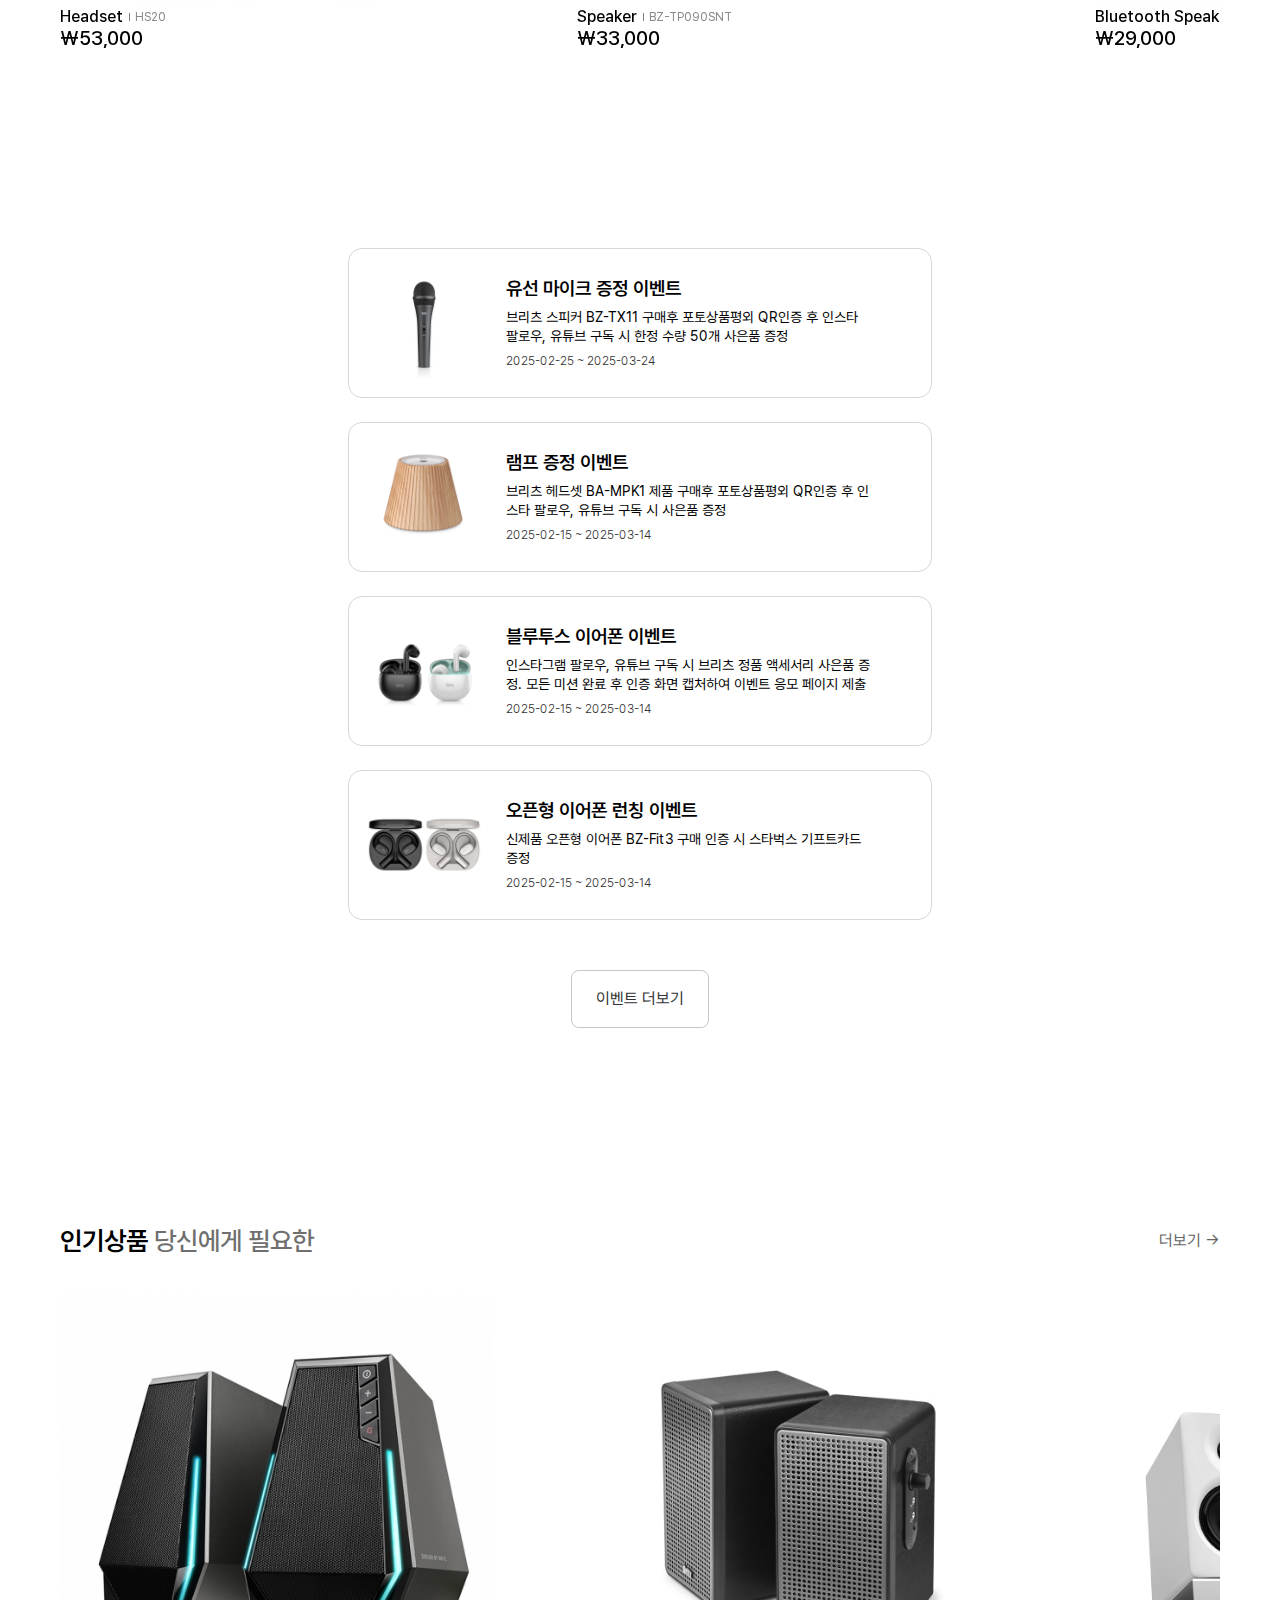
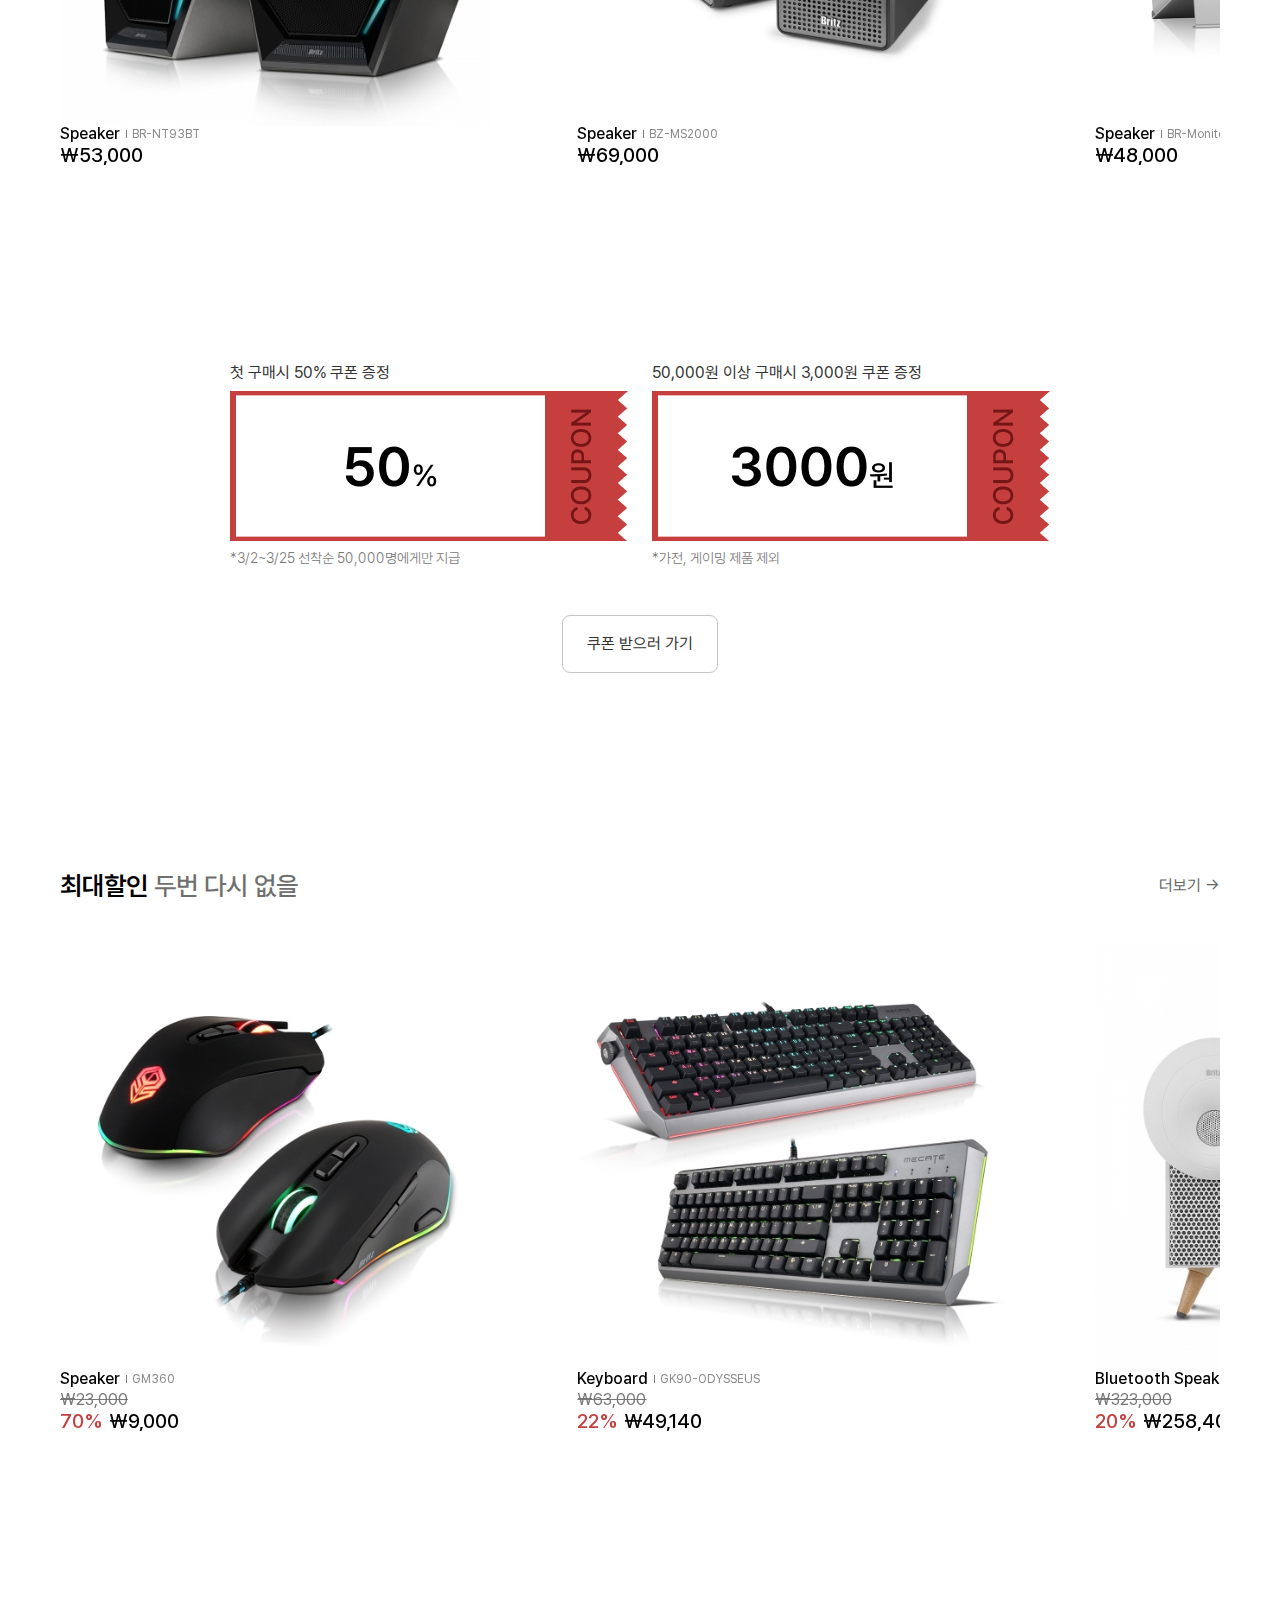
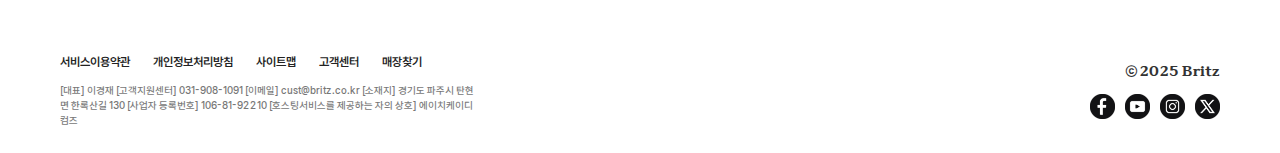
==== commit faae7502: "Add files via upload" ====
--- a/index.html
+++ b/index.html
@@ -23,28 +23,23 @@
 
             breakpoints: {
                 0: {
-                slidesPerView: 1.2,
-                spaceBetween: 0,
+                slidesPerView: 1.5,
+                spaceBetween: 30,
                 },
 
                 450: {
                 slidesPerView: 1.7,
-                spaceBetween: 0,
+                spaceBetween: 30,
                 },
 
                 800: {
                 slidesPerView: 2.3,
-                spaceBetween: 0,
+                spaceBetween: 30,
                 },
 
                 1350: {
                 slidesPerView: 3.3,
-                spaceBetween: 0,
-                },
-
-                1800: {
-                slidesPerView: 3.3,
-                spaceBetween: 0,
+                spaceBetween: 40,
                 },
             },
             });
@@ -167,8 +162,8 @@
     <div id="gnb">
         <div class="wrap">
             <ul class="sound">
-                <li>스피커</li>
-                <li>블루투스 스피커</li>
+                <li><a href="#">스피커</a></li>
+                <li><a href="#">블루투스 스피커</a></li>
                 <li>이어폰</li>
                 <li>헤드폰/헤드셋</li>
                 <li>마이크로폰</li>
--- a/css/style.css
+++ b/css/style.css
@@ -561,7 +561,7 @@
 
     overflow: hidden;
 
-    transition: 0.5s
+    transition: 0.5s;
 }
 
 #main-visual .item {
@@ -599,6 +599,7 @@
 }
 
 #main-visual .text {
+    width: 70%;
     position: absolute;
     bottom: 60px;
     left: 60px;
@@ -618,6 +619,7 @@
     color: #fff;
     font-weight: 500;
     font-size: 35px;
+    white-space: wrap;
 
     margin-bottom: 23px;
 }
@@ -957,8 +959,11 @@
 
 #coupon .item {
     width: 398px;
-
-    transition: 0.2s ease-out;
+    display: flex;
+    flex-wrap: wrap;
+
+    transition: 0.2s ease-out;
+    white-space: wrap;
 }
 
 #coupon .item p {
--- a/css/tablet.css
+++ b/css/tablet.css
@@ -55,6 +55,10 @@
     #header .util li:nth-child(4) {
         display: none;
     }
+
+    #coupon .wrap {
+        gap: 60px;
+    }
 }
 
 @media (max-width: 800px) {
@@ -67,10 +71,6 @@
     #search .wrap {
         width: fit-content;
         transition: 0.2s ease-out;
-    }
-
-    #search input {
-        width: calc(302px);
     }
 
     #main-visual {
@@ -140,10 +140,6 @@
     #coupon button {
         font-size: 14px;
         padding: 15px 20px;
-    }
-
-    #coupon .wrap {
-        gap: 35px;
     }
 
     #coupon .item {
@@ -282,6 +278,10 @@
         color: #C53F3F;
     }
 
+    #coupon .item {
+        width: 250px;
+    }
+
     #footer {
         padding: 20px;
     }
